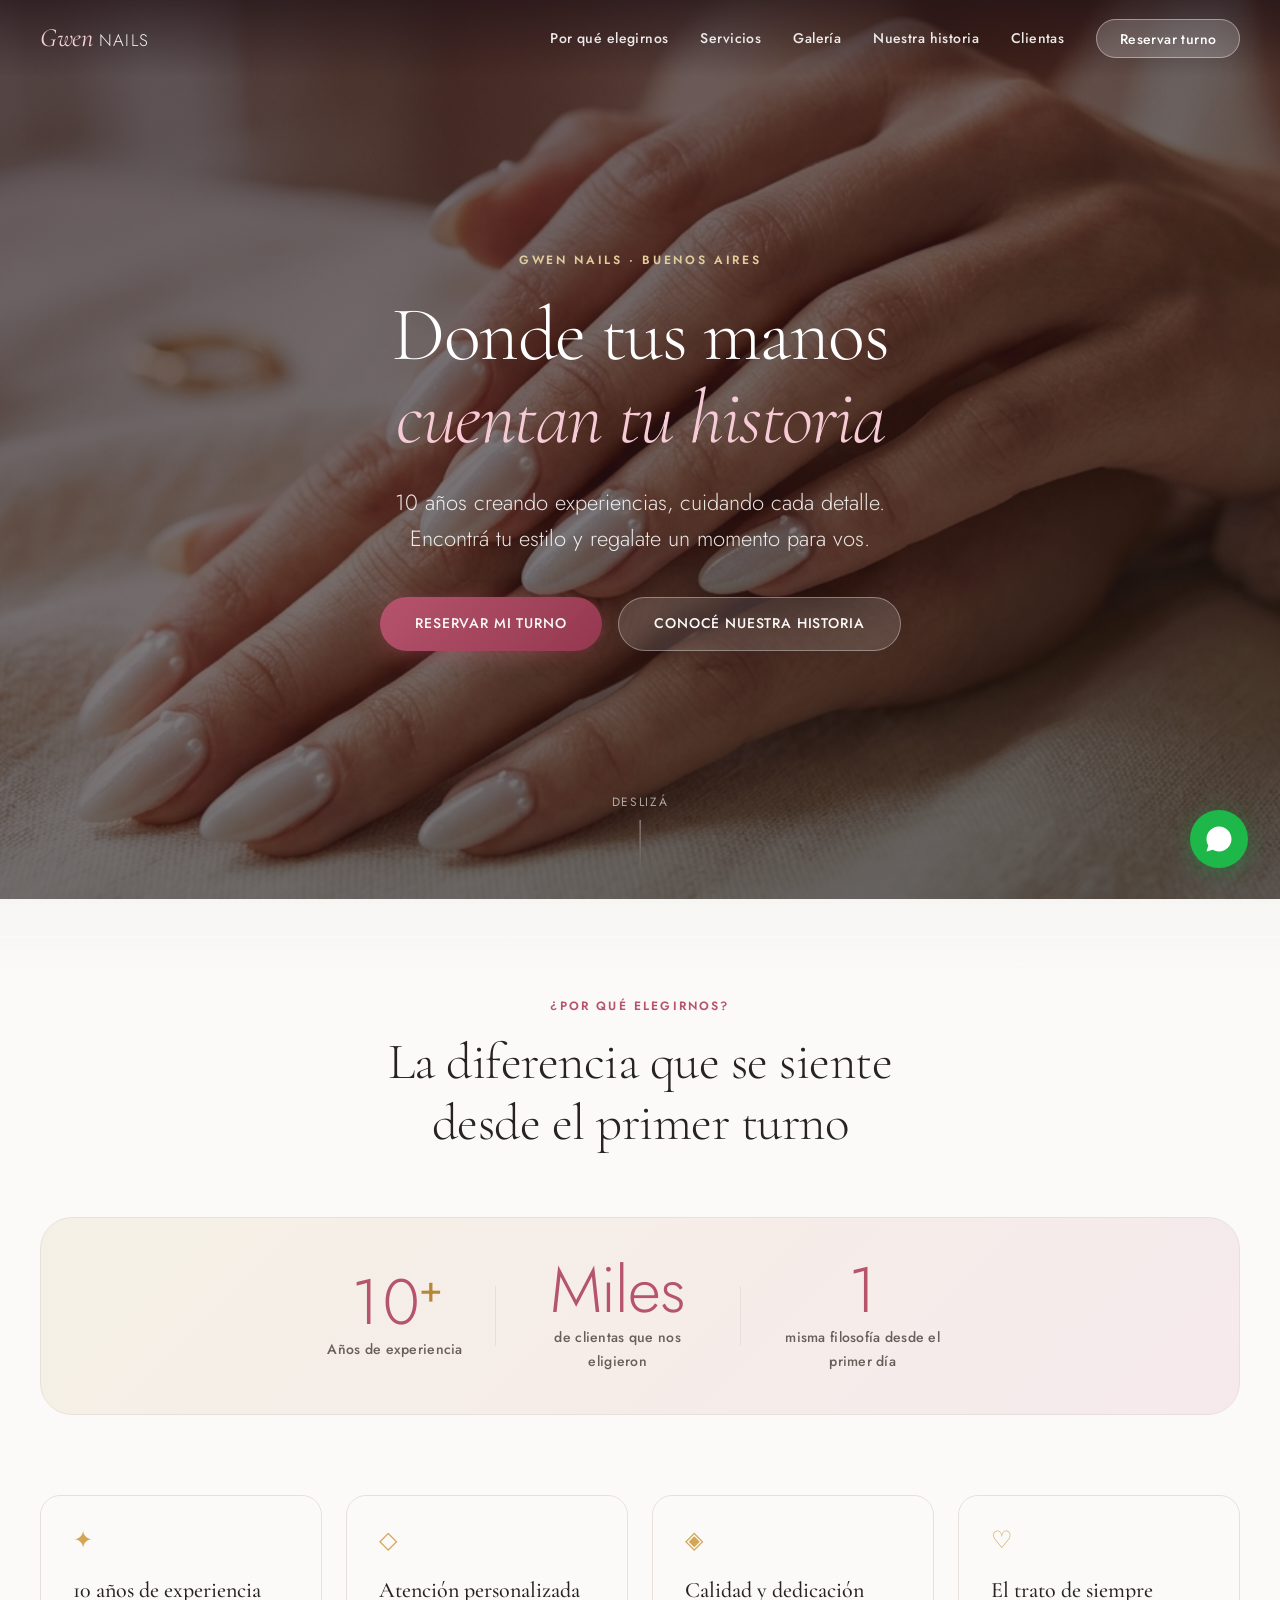
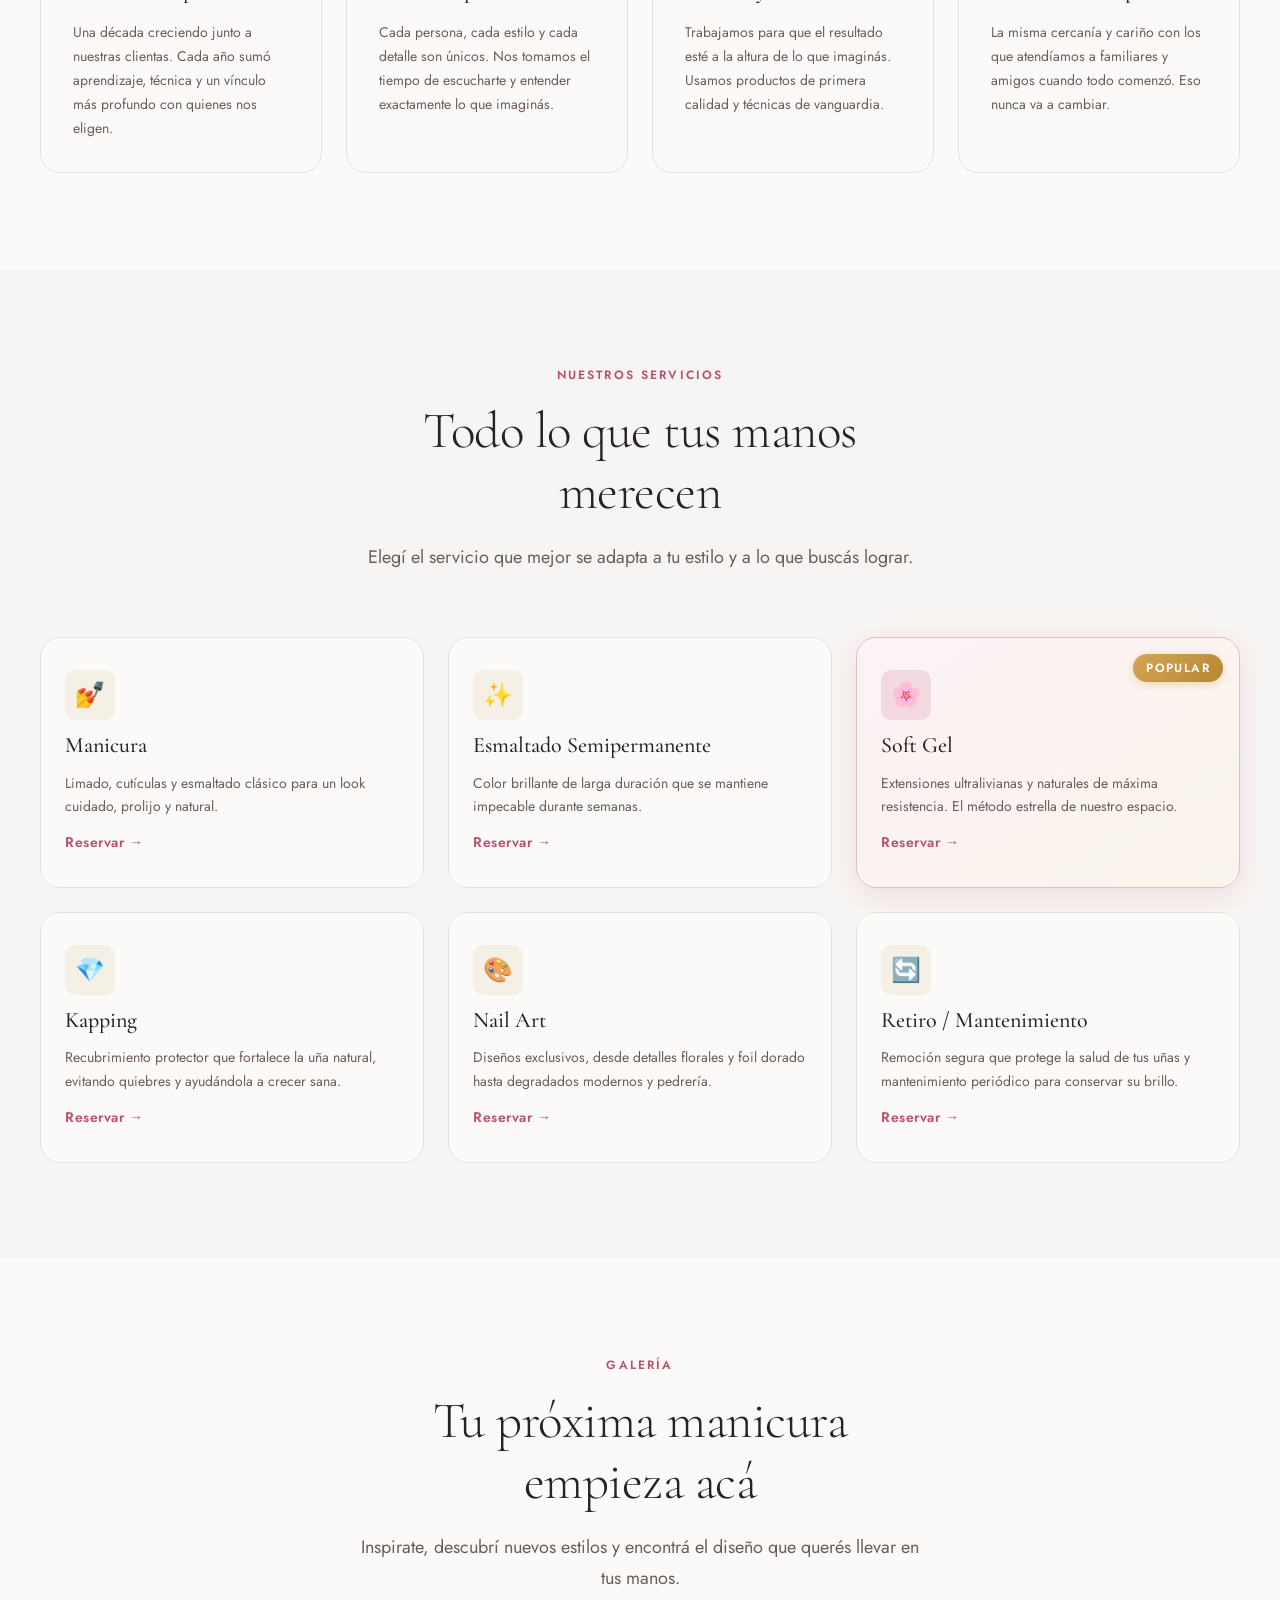
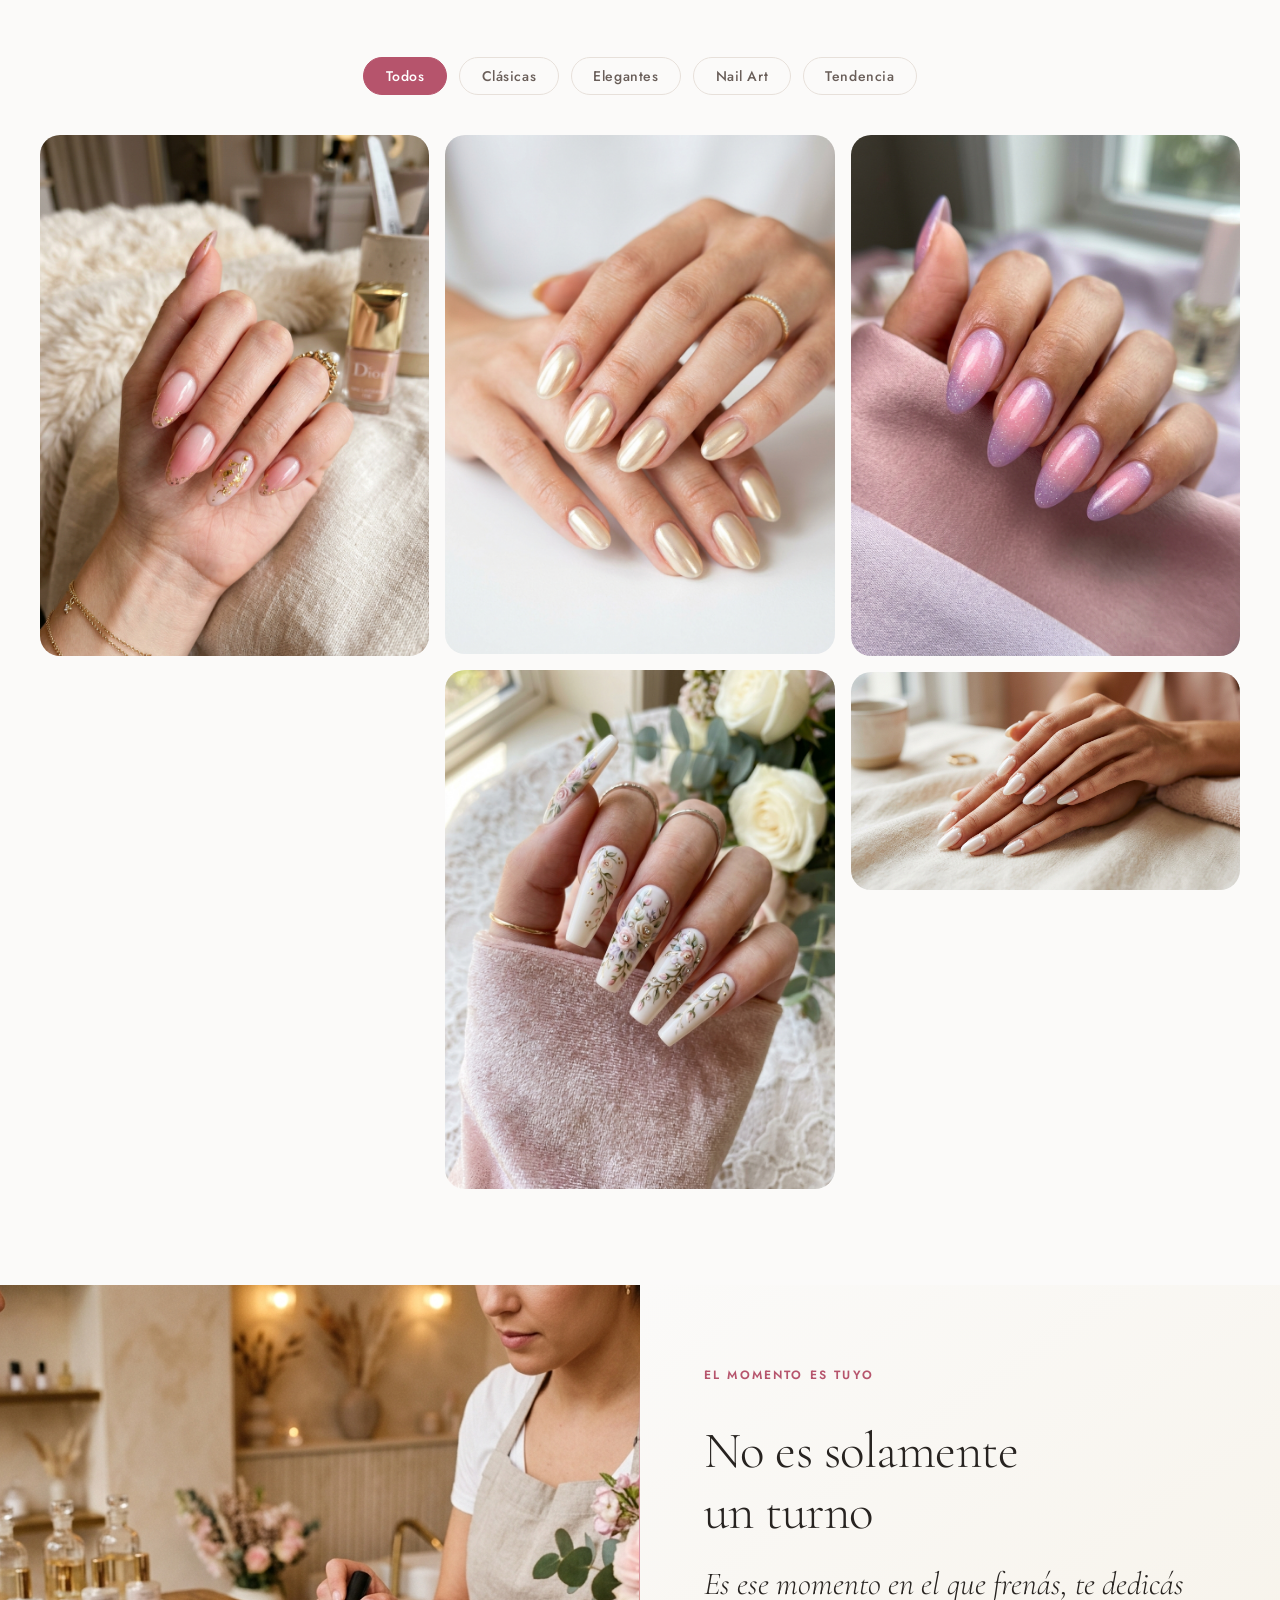
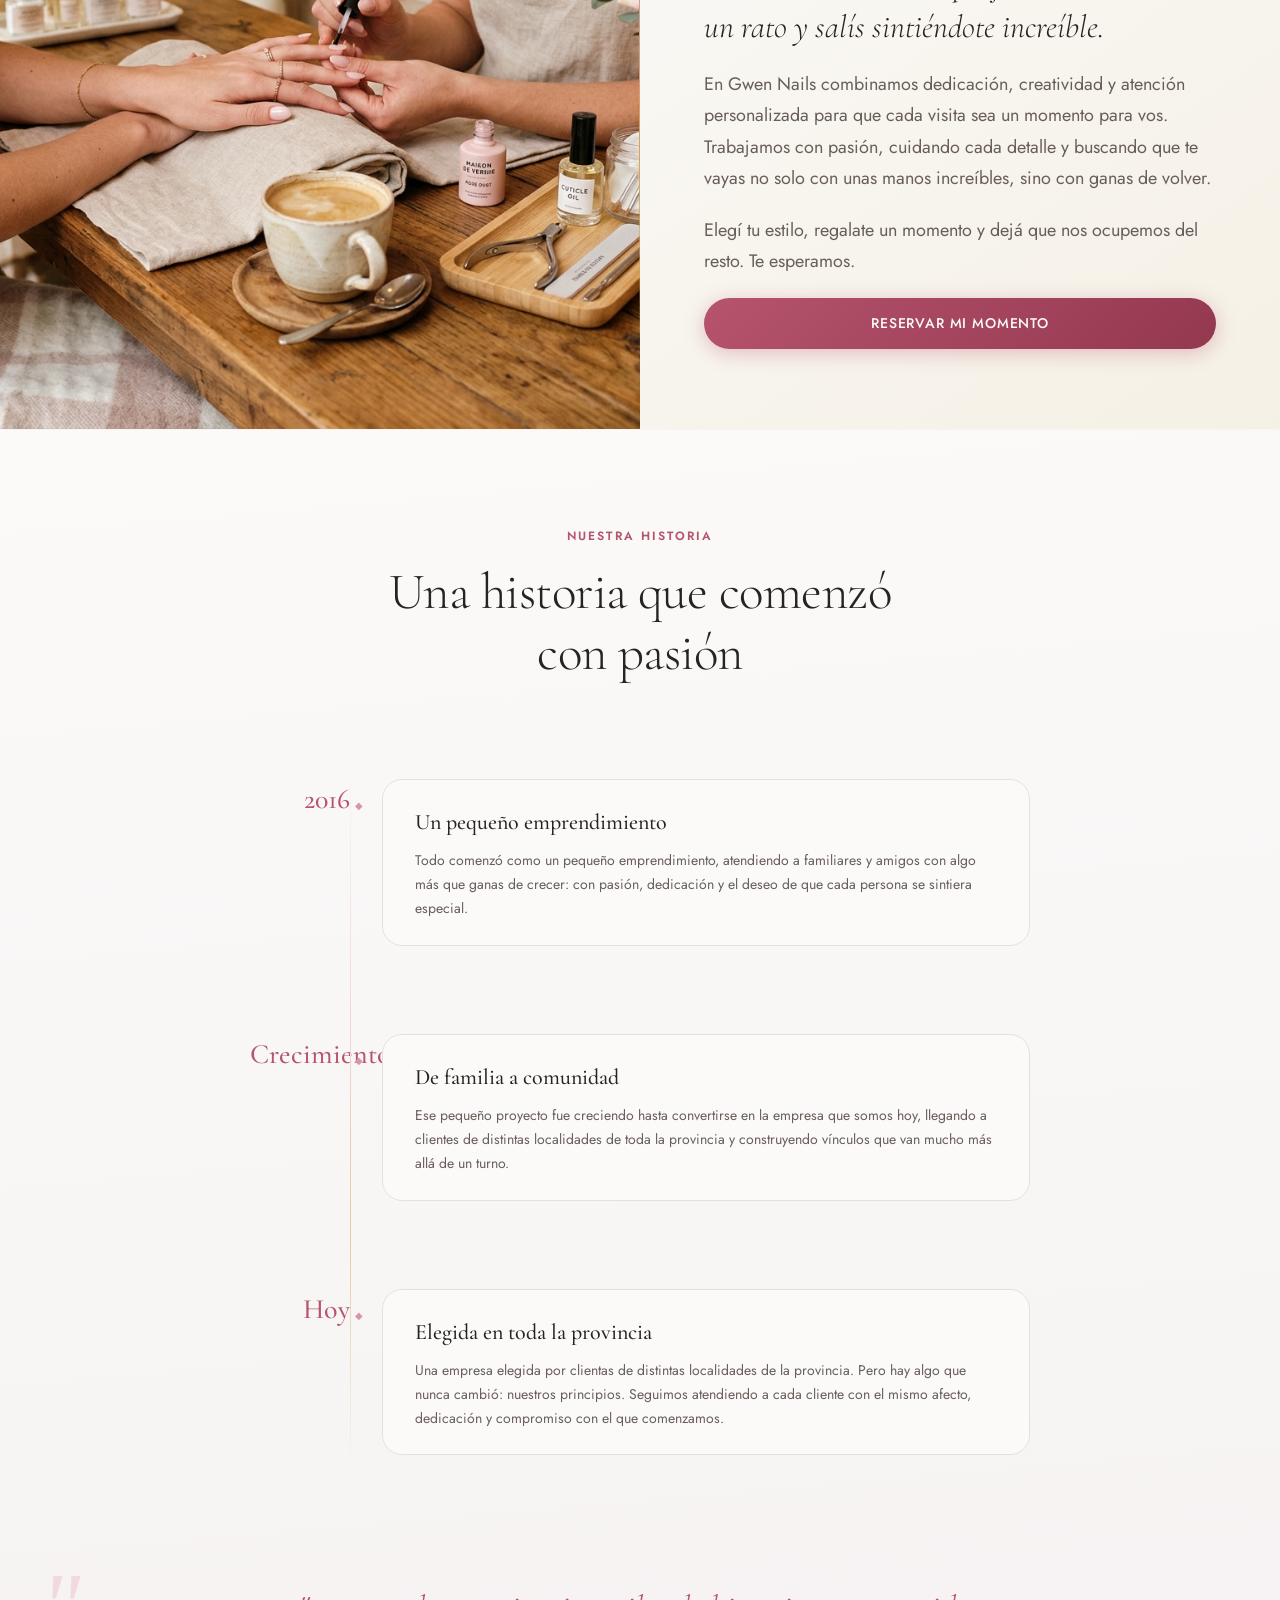
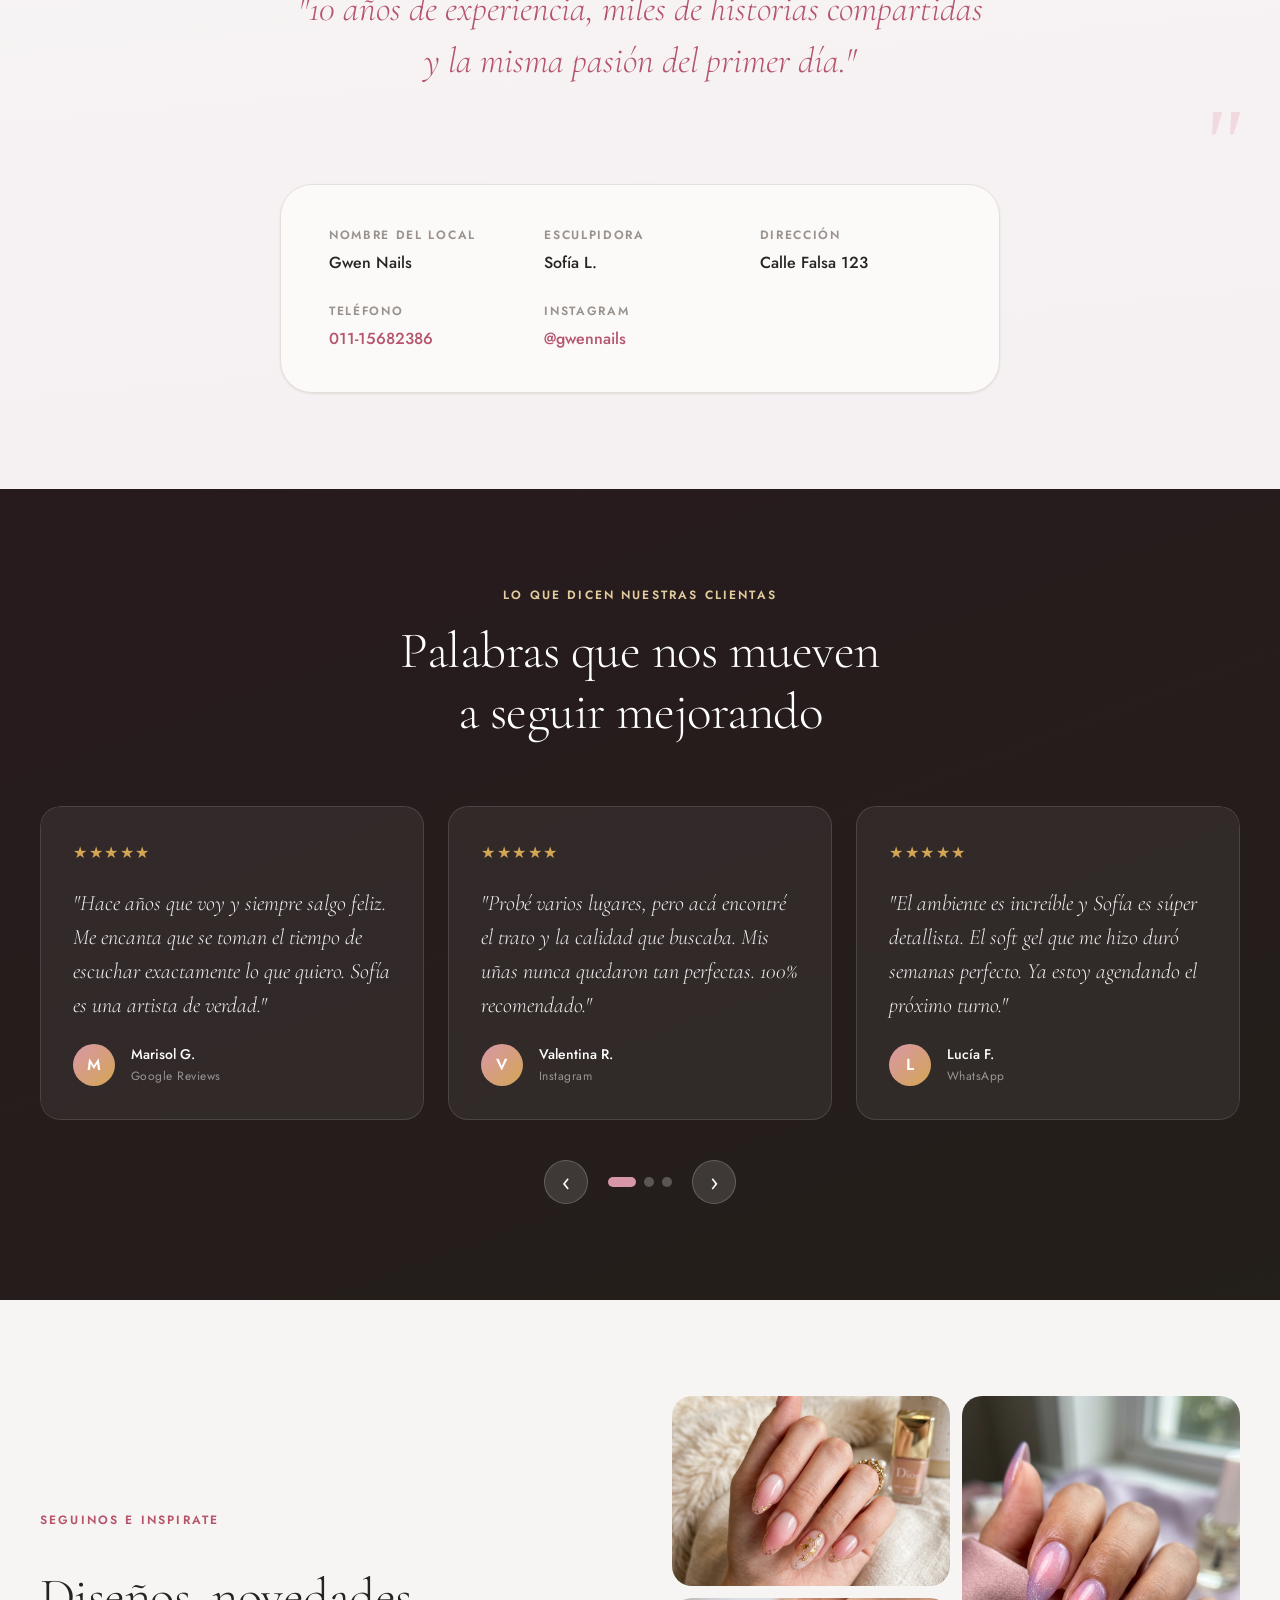
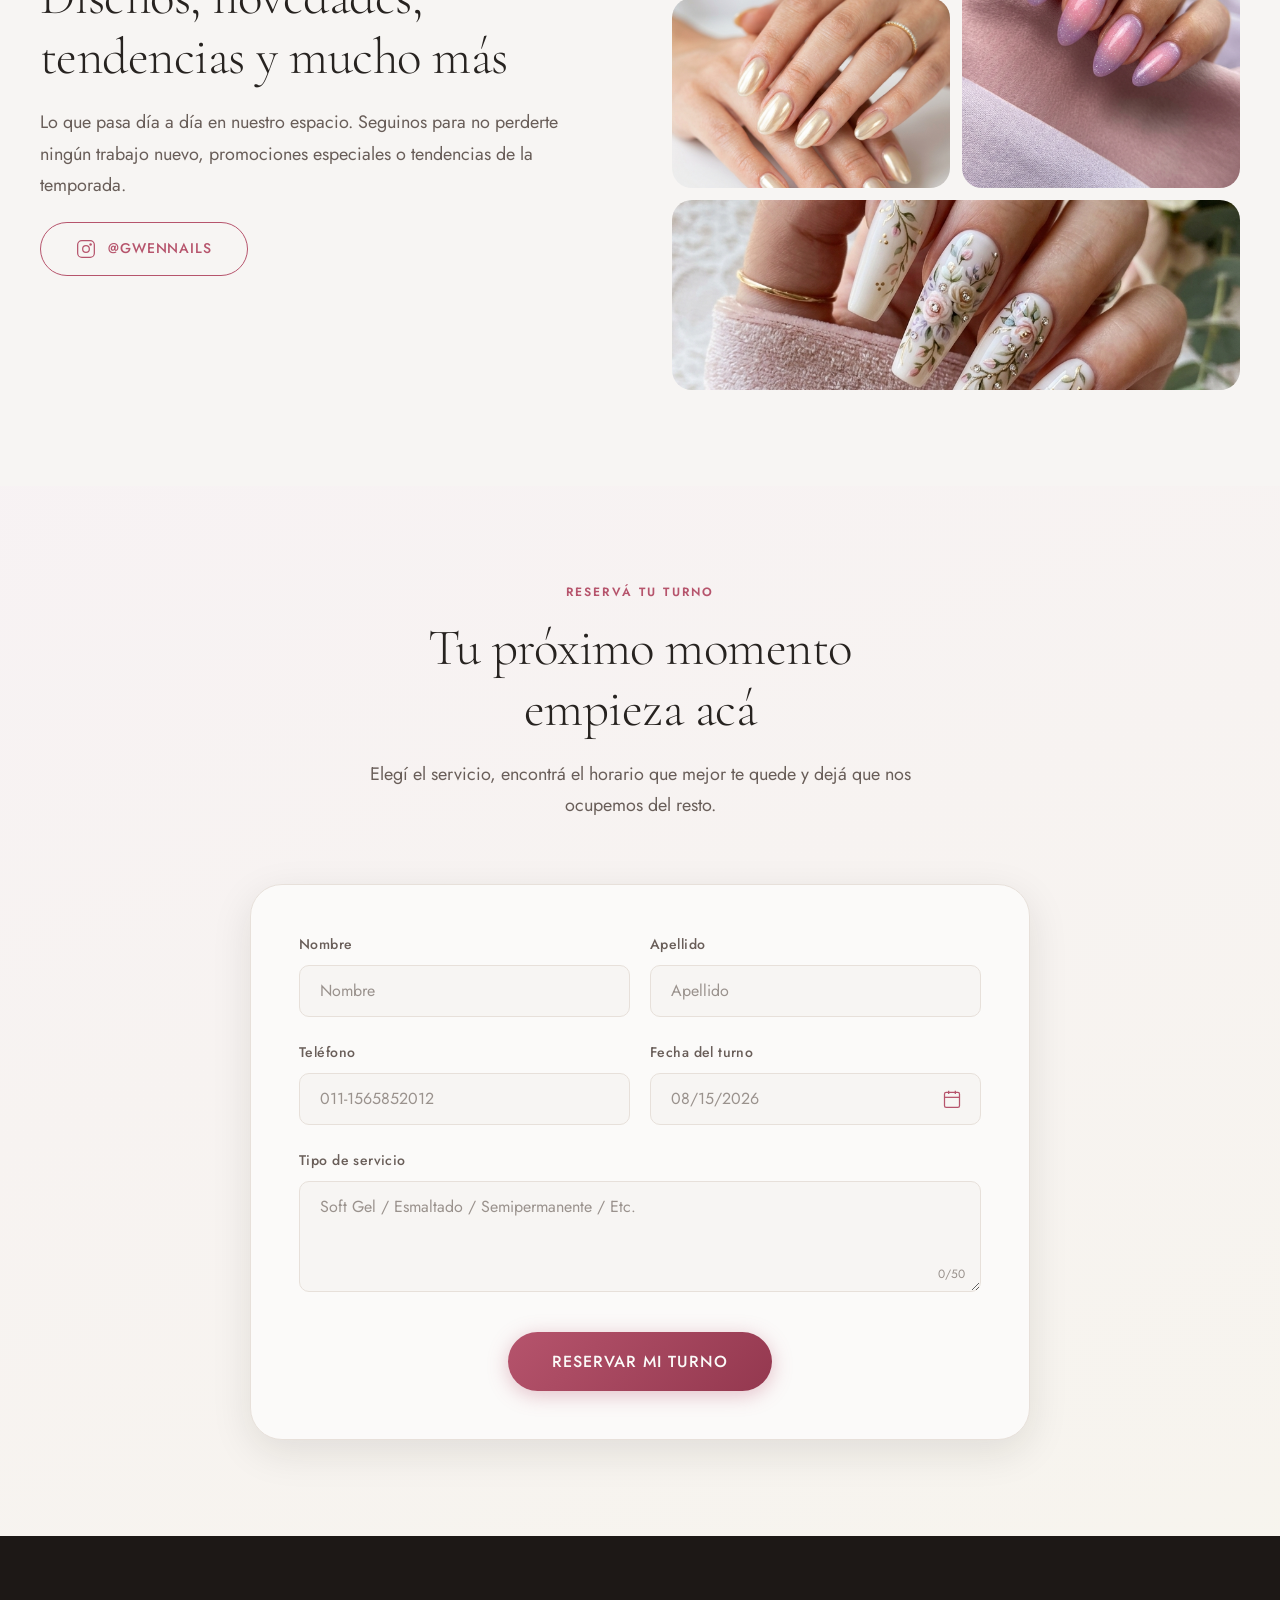
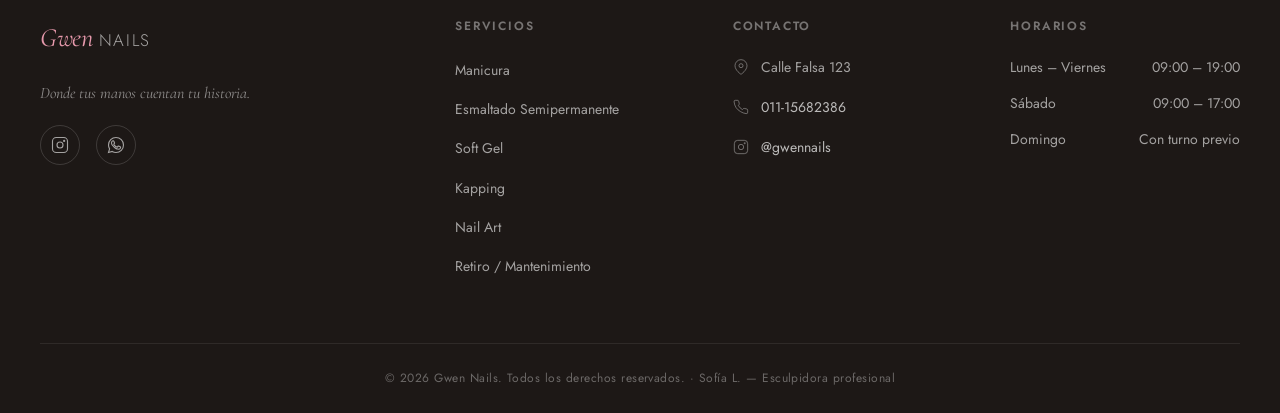
==== index.html @ 1b502e46 "fix & refactor: mejoras de navegabilidad movil, carrusel horizontal, contraste de servicio popular y" ====
<!DOCTYPE html>
<html lang="es">
<head>
  <meta charset="UTF-8" />
  <meta name="viewport" content="width=device-width, initial-scale=1.0" />
  <title>Gwen Nails — Donde tus manos cuentan tu historia</title>
  <meta name="description" content="Gwen Nails — Manicura profesional con 10 años de experiencia. Soft Gel, Esmaltado Semipermanente, Kapping, Nail Art y más. Reservá tu turno online en Calle Falsa 123." />
  <meta name="theme-color" content="#b65d75" />
  <meta property="og:title" content="Gwen Nails — Donde tus manos cuentan tu historia" />
  <meta property="og:description" content="10 años creando experiencias, cuidando cada detalle. Encontrá tu estilo y regalate un momento para vos." />
  <meta property="og:type" content="website" />
  
  <!-- Tipografías de Google Fonts -->
  <link rel="preconnect" href="https://fonts.googleapis.com" />
  <link rel="preconnect" href="https://fonts.gstatic.com" crossorigin />
  <link href="https://fonts.googleapis.com/css2?family=Cormorant+Garamond:ital,wght@0,300;0,400;0,500;0,600;0,700;1,300;1,400;1,500&family=Jost:wght@300;400;500;600;700&display=swap" rel="stylesheet" />
  
  <link rel="stylesheet" href="style.css" />
</head>
<body>

  <!-- =========================================
       NAVEGACIÓN PRINCIPAL
  ========================================== -->
  <header class="site-header" id="site-header">
    <nav class="nav-container" aria-label="Navegación principal">
      <a href="#hero" class="nav-logo" aria-label="Gwen Nails Inicio">
        <span class="logo-gwen">Gwen</span>
        <span class="logo-nails">Nails</span>
      </a>
      
      <ul class="nav-links" id="nav-links">
        <li><a href="#por-que-elegirnos">Por qué elegirnos</a></li>
        <li><a href="#servicios">Servicios</a></li>
        <li><a href="#galeria">Galería</a></li>
        <li><a href="#historia">Nuestra historia</a></li>
        <li><a href="#testimonios">Clientas</a></li>
        <li><a href="#turnos" class="nav-cta">Reservar turno</a></li>
      </ul>

      <button class="nav-hamburger" id="nav-hamburger" aria-label="Abrir menú de navegación" aria-expanded="false" aria-controls="nav-links">
        <span></span>
        <span></span>
        <span></span>
      </button>
    </nav>
  </header>

  <main>
    <!-- =========================================
         01 — HERO / PORTADA
    ========================================== -->
    <section class="hero" id="hero">
      <div class="hero-parallax" id="hero-parallax">
        <img 
          src="assets/hero-bg.jpg" 
          alt="Manos elegantes con manicura soft gel nácar en Gwen Nails" 
          class="hero-img" 
          fetchpriority="high" 
        />
        <div class="hero-overlay"></div>
      </div>

      <div class="hero-content" id="hero-content">
        <p class="hero-eyebrow reveal-up">Gwen Nails · Buenos Aires</p>
        <h1 class="hero-title reveal-up delay-1">
          Donde tus manos<br />
          <em>cuentan tu historia</em>
        </h1>
        <p class="hero-subtitle reveal-up delay-2">
          10 años creando experiencias, cuidando cada detalle.<br />
          Encontrá tu estilo y regalate un momento para vos.
        </p>
        <div class="hero-actions reveal-up delay-3">
          <a href="#turnos" class="btn btn-primary">Reservar mi turno</a>
          <a href="#historia" class="btn btn-ghost">Conocé nuestra historia</a>
        </div>
      </div>

      <div class="hero-scroll-indicator" id="hero-scroll">
        <span>Deslizá</span>
        <div class="scroll-line"></div>
      </div>
    </section>

    <!-- =========================================
         02 — ¿POR QUÉ ELEGIRNOS?
    ========================================== -->
    <section class="section why-us" id="por-que-elegirnos">
      <div class="container">
        <div class="section-header reveal-up">
          <p class="section-label">¿Por qué elegirnos?</p>
          <h2 class="section-title">La diferencia que se siente<br />desde el primer turno</h2>
        </div>

        <!-- Estadísticas clave -->
        <div class="stats-row reveal-up delay-1">
          <div class="stat-item">
            <span class="stat-number">10<span class="stat-plus">+</span></span>
            <span class="stat-label">Años de experiencia</span>
          </div>
          <div class="stat-divider"></div>
          <div class="stat-item">
            <span class="stat-number">Miles</span>
            <span class="stat-label">de clientas que nos eligieron</span>
          </div>
          <div class="stat-divider"></div>
          <div class="stat-item">
            <span class="stat-number">1</span>
            <span class="stat-label">misma filosofía desde el primer día</span>
          </div>
        </div>

        <!-- 4 Diferenciales -->
        <div class="features-grid reveal-up delay-2">
          <div class="feature-card">
            <div class="feature-icon" aria-hidden="true">✦</div>
            <h3>10 años de experiencia</h3>
            <p>Una década creciendo junto a nuestras clientas. Cada año sumó aprendizaje, técnica y un vínculo más profundo con quienes nos eligen.</p>
          </div>
          <div class="feature-card">
            <div class="feature-icon" aria-hidden="true">◇</div>
            <h3>Atención personalizada</h3>
            <p>Cada persona, cada estilo y cada detalle son únicos. Nos tomamos el tiempo de escucharte y entender exactamente lo que imaginás.</p>
          </div>
          <div class="feature-card">
            <div class="feature-icon" aria-hidden="true">◈</div>
            <h3>Calidad y dedicación</h3>
            <p>Trabajamos para que el resultado esté a la altura de lo que imaginás. Usamos productos de primera calidad y técnicas de vanguardia.</p>
          </div>
          <div class="feature-card">
            <div class="feature-icon" aria-hidden="true">♡</div>
            <h3>El trato de siempre</h3>
            <p>La misma cercanía y cariño con los que atendíamos a familiares y amigos cuando todo comenzó. Eso nunca va a cambiar.</p>
          </div>
        </div>
      </div>
    </section>

    <!-- =========================================
         03 — NUESTROS SERVICIOS
    ========================================== -->
    <section class="section services" id="servicios">
      <div class="container">
        <div class="section-header reveal-up">
          <p class="section-label">Nuestros servicios</p>
          <h2 class="section-title">Todo lo que tus manos<br />merecen</h2>
          <p class="section-intro">Elegí el servicio que mejor se adapta a tu estilo y a lo que buscás lograr.</p>
        </div>

        <div class="services-grid reveal-up delay-1">
          <div class="service-card" data-service="manicura">
            <div class="service-icon-wrap">
              <span class="service-emoji" aria-hidden="true">💅</span>
            </div>
            <h3>Manicura</h3>
            <p>Limado, cutículas y esmaltado clásico para un look cuidado, prolijo y natural.</p>
            <a href="#turnos" class="service-link">Reservar →</a>
          </div>

          <div class="service-card" data-service="semipermanente">
            <div class="service-icon-wrap">
              <span class="service-emoji" aria-hidden="true">✨</span>
            </div>
            <h3>Esmaltado Semipermanente</h3>
            <p>Color brillante de larga duración que se mantiene impecable durante semanas.</p>
            <a href="#turnos" class="service-link">Reservar →</a>
          </div>

          <div class="service-card service-card--featured" data-service="softgel">
            <div class="service-badge">Popular</div>
            <div class="service-icon-wrap">
              <span class="service-emoji" aria-hidden="true">🌸</span>
            </div>
            <h3>Soft Gel</h3>
            <p>Extensiones ultralivianas y naturales de máxima resistencia. El método estrella de nuestro espacio.</p>
            <a href="#turnos" class="service-link">Reservar →</a>
          </div>

          <div class="service-card" data-service="kapping">
            <div class="service-icon-wrap">
              <span class="service-emoji" aria-hidden="true">💎</span>
            </div>
            <h3>Kapping</h3>
            <p>Recubrimiento protector que fortalece la uña natural, evitando quiebres y ayudándola a crecer sana.</p>
            <a href="#turnos" class="service-link">Reservar →</a>
          </div>

          <div class="service-card" data-service="nailart">
            <div class="service-icon-wrap">
              <span class="service-emoji" aria-hidden="true">🎨</span>
            </div>
            <h3>Nail Art</h3>
            <p>Diseños exclusivos, desde detalles florales y foil dorado hasta degradados modernos y pedrería.</p>
            <a href="#turnos" class="service-link">Reservar →</a>
          </div>

          <div class="service-card" data-service="mantenimiento">
            <div class="service-icon-wrap">
              <span class="service-emoji" aria-hidden="true">🔄</span>
            </div>
            <h3>Retiro / Mantenimiento</h3>
            <p>Remoción segura que protege la salud de tus uñas y mantenimiento periódico para conservar su brillo.</p>
            <a href="#turnos" class="service-link">Reservar →</a>
          </div>
        </div>
      </div>
    </section>

    <!-- =========================================
         04 — GALERÍA / INSPÍRATE
    ========================================== -->
    <section class="section gallery" id="galeria">
      <div class="container">
        <div class="section-header reveal-up">
          <p class="section-label">Galería</p>
          <h2 class="section-title">Tu próxima manicura<br />empieza acá</h2>
          <p class="section-intro">Inspirate, descubrí nuevos estilos y encontrá el diseño que querés llevar en tus manos.</p>
        </div>

        <div class="gallery-filters reveal-up delay-1" role="tablist" aria-label="Filtros de galería">
          <button class="filter-btn active" data-filter="all" role="tab" aria-selected="true">Todos</button>
          <button class="filter-btn" data-filter="clasicas" role="tab" aria-selected="false">Clásicas</button>
          <button class="filter-btn" data-filter="elegantes" role="tab" aria-selected="false">Elegantes</button>
          <button class="filter-btn" data-filter="nailart" role="tab" aria-selected="false">Nail Art</button>
          <button class="filter-btn" data-filter="tendencia" role="tab" aria-selected="false">Tendencia</button>
        </div>

        <div class="gallery-masonry reveal-up delay-2">
          <div class="gallery-item" data-category="elegantes">
            <img src="assets/gallery-1.jpg" alt="Manicura soft gel en rosa con foil dorado" loading="lazy" />
            <div class="gallery-item-overlay">
              <span>Soft Gel · Rosa & Oro</span>
            </div>
          </div>
          <div class="gallery-item gallery-item--tall" data-category="tendencia">
            <img src="assets/gallery-2.jpg" alt="Vanilla chrome nails con brillo nacarado" loading="lazy" />
            <div class="gallery-item-overlay">
              <span>Vanilla Chrome</span>
            </div>
          </div>
          <div class="gallery-item gallery-item--tall" data-category="nailart">
            <img src="assets/gallery-3.jpg" alt="Nail art floral con rosas pintadas a mano" loading="lazy" />
            <div class="gallery-item-overlay">
              <span>Nail Art · Floral</span>
            </div>
          </div>
          <div class="gallery-item" data-category="tendencia">
            <img src="assets/gallery-4.jpg" alt="Aura nails en degradé lila y rosa con microbrillos" loading="lazy" />
            <div class="gallery-item-overlay">
              <span>Aura Nails</span>
            </div>
          </div>
          <div class="gallery-item" data-category="clasicas">
            <img src="assets/hero-bg.jpg" alt="Soft gel blanco nácar con apliques sutiles" loading="lazy" />
            <div class="gallery-item-overlay">
              <span>Soft Gel · Nacarado</span>
            </div>
          </div>
        </div>
      </div>
    </section>

    <!-- =========================================
         05 — EL MOMENTO ES TUYO (EXPERIENCIA)
    ========================================== -->
    <section class="section experience" id="experiencia">
      <div class="experience-inner">
        <div class="experience-image reveal-left">
          <img src="assets/experience.jpg" alt="Sesión de manicura relajante con café y flores en Gwen Nails" loading="lazy" />
          <div class="experience-image-accent"></div>
        </div>
        <div class="experience-content reveal-right">
          <p class="section-label">El momento es tuyo</p>
          <h2 class="section-title">No es solamente<br />un turno</h2>
          <p class="experience-text">Es ese momento en el que frenás, te dedicás un rato y salís sintiéndote increíble.</p>
          <p class="experience-body">
            En Gwen Nails combinamos dedicación, creatividad y atención personalizada para que cada visita sea un momento para vos. Trabajamos con pasión, cuidando cada detalle y buscando que te vayas no solo con unas manos increíbles, sino con ganas de volver.
          </p>
          <p class="experience-body">
            Elegí tu estilo, regalate un momento y dejá que nos ocupemos del resto. Te esperamos.
          </p>
          <a href="#turnos" class="btn btn-primary">Reservar mi momento</a>
        </div>
      </div>
    </section>

    <!-- =========================================
         06 — NUESTRA HISTORIA & SOBRE NOSOTROS
    ========================================== -->
    <section class="section historia" id="historia">
      <div class="container">
        <div class="section-header reveal-up">
          <p class="section-label">Nuestra historia</p>
          <h2 class="section-title">Una historia que comenzó<br />con pasión</h2>
        </div>

        <div class="timeline reveal-up delay-1">
          <div class="timeline-item">
            <div class="timeline-year">2016</div>
            <div class="timeline-content">
              <h3>Un pequeño emprendimiento</h3>
              <p>Todo comenzó como un pequeño emprendimiento, atendiendo a familiares y amigos con algo más que ganas de crecer: con pasión, dedicación y el deseo de que cada persona se sintiera especial.</p>
            </div>
          </div>
          
          <div class="timeline-connector" aria-hidden="true"><div class="connector-line"></div></div>
          
          <div class="timeline-item timeline-item--right">
            <div class="timeline-year">Crecimiento</div>
            <div class="timeline-content">
              <h3>De familia a comunidad</h3>
              <p>Ese pequeño proyecto fue creciendo hasta convertirse en la empresa que somos hoy, llegando a clientes de distintas localidades de toda la provincia y construyendo vínculos que van mucho más allá de un turno.</p>
            </div>
          </div>
          
          <div class="timeline-connector" aria-hidden="true"><div class="connector-line"></div></div>
          
          <div class="timeline-item">
            <div class="timeline-year">Hoy</div>
            <div class="timeline-content">
              <h3>Elegida en toda la provincia</h3>
              <p>Una empresa elegida por clientas de distintas localidades de la provincia. Pero hay algo que nunca cambió: nuestros principios. Seguimos atendiendo a cada cliente con el mismo afecto, dedicación y compromiso con el que comenzamos.</p>
            </div>
          </div>
        </div>

        <div class="historia-quote reveal-up delay-2">
          <blockquote>
            "10 años de experiencia, miles de historias compartidas<br />y la misma pasión del primer día."
          </blockquote>
        </div>

        <!-- Módulo Sobre nosotros -->
        <div class="about-card reveal-up delay-3">
          <div class="about-info">
            <div class="about-detail">
              <span class="about-label">Nombre del local</span>
              <span class="about-value">Gwen Nails</span>
            </div>
            <div class="about-detail">
              <span class="about-label">Esculpidora</span>
              <span class="about-value">Sofía L.</span>
            </div>
            <div class="about-detail">
              <span class="about-label">Dirección</span>
              <span class="about-value">Calle Falsa 123</span>
            </div>
            <div class="about-detail">
              <span class="about-label">Teléfono</span>
              <a href="tel:01115682386" class="about-value about-link">011-15682386</a>
            </div>
            <div class="about-detail">
              <span class="about-label">Instagram</span>
              <a href="https://instagram.com/gwennails" target="_blank" rel="noopener" class="about-value about-link">@gwennails</a>
            </div>
          </div>
        </div>
      </div>
    </section>

    <!-- =========================================
         07 — OPINIONES DE NUESTRAS CLIENTAS
    ========================================== -->
    <section class="section testimonios" id="testimonios">
      <div class="container">
        <div class="section-header reveal-up">
          <p class="section-label">Lo que dicen nuestras clientas</p>
          <h2 class="section-title">Palabras que nos mueven<br />a seguir mejorando</h2>
        </div>

        <div class="testimonios-carousel reveal-up delay-1" id="testimonios-carousel">
          <div class="testimonios-track-wrap">
            <div class="testimonios-track" id="testimonios-track">

              <div class="testimonio-card">
                <div class="testimonio-stars" aria-label="5 estrellas">★★★★★</div>
                <p class="testimonio-text">"Hace años que voy y siempre salgo feliz. Me encanta que se toman el tiempo de escuchar exactamente lo que quiero. Sofía es una artista de verdad."</p>
                <div class="testimonio-author">
                  <div class="testimonio-avatar" aria-hidden="true">M</div>
                  <div>
                    <span class="testimonio-name">Marisol G.</span>
                    <span class="testimonio-source">Google Reviews</span>
                  </div>
                </div>
              </div>

              <div class="testimonio-card">
                <div class="testimonio-stars" aria-label="5 estrellas">★★★★★</div>
                <p class="testimonio-text">"Probé varios lugares, pero acá encontré el trato y la calidad que buscaba. Mis uñas nunca quedaron tan perfectas. 100% recomendado."</p>
                <div class="testimonio-author">
                  <div class="testimonio-avatar" aria-hidden="true">V</div>
                  <div>
                    <span class="testimonio-name">Valentina R.</span>
                    <span class="testimonio-source">Instagram</span>
                  </div>
                </div>
              </div>

              <div class="testimonio-card">
                <div class="testimonio-stars" aria-label="5 estrellas">★★★★★</div>
                <p class="testimonio-text">"El ambiente es increíble y Sofía es súper detallista. El soft gel que me hizo duró semanas perfecto. Ya estoy agendando el próximo turno."</p>
                <div class="testimonio-author">
                  <div class="testimonio-avatar" aria-hidden="true">L</div>
                  <div>
                    <span class="testimonio-name">Lucía F.</span>
                    <span class="testimonio-source">WhatsApp</span>
                  </div>
                </div>
              </div>

              <div class="testimonio-card">
                <div class="testimonio-stars" aria-label="5 estrellas">★★★★★</div>
                <p class="testimonio-text">"Me trató como si me conociera de toda la vida. Se nota que ama lo que hace. Mis manos nunca se vieron tan bien. ¡Las recomiendo a todas!"</p>
                <div class="testimonio-author">
                  <div class="testimonio-avatar" aria-hidden="true">C</div>
                  <div>
                    <span class="testimonio-name">Carolina M.</span>
                    <span class="testimonio-source">Facebook</span>
                  </div>
                </div>
              </div>

              <div class="testimonio-card">
                <div class="testimonio-stars" aria-label="5 estrellas">★★★★★</div>
                <p class="testimonio-text">"Fui por primera vez y quedé enamorada del resultado. El nail art que me hizo fue exactamente lo que imaginaba. Ya soy clienta fija para siempre."</p>
                <div class="testimonio-author">
                  <div class="testimonio-avatar" aria-hidden="true">A</div>
                  <div>
                    <span class="testimonio-name">Agustina T.</span>
                    <span class="testimonio-source">Google Reviews</span>
                  </div>
                </div>
              </div>

            </div>
          </div>

          <div class="carousel-controls">
            <button class="carousel-btn" id="carousel-prev" aria-label="Testimonio anterior">‹</button>
            <div class="carousel-dots" id="carousel-dots" role="tablist" aria-label="Selector de testimonio"></div>
            <button class="carousel-btn" id="carousel-next" aria-label="Siguiente testimonio">›</button>
          </div>
        </div>
      </div>
    </section>

    <!-- =========================================
         08 — INSTAGRAM & REDES SOCIALES
    ========================================== -->
    <section class="section instagram" id="instagram">
      <div class="container">
        <div class="instagram-inner reveal-up">
          <div class="instagram-text">
            <p class="section-label">Seguinos e inspirate</p>
            <h2 class="section-title">Diseños, novedades,<br />tendencias y mucho más</h2>
            <p class="instagram-desc">Lo que pasa día a día en nuestro espacio. Seguinos para no perderte ningún trabajo nuevo, promociones especiales o tendencias de la temporada.</p>
            <a href="https://instagram.com/gwennails" target="_blank" rel="noopener" class="btn btn-outline instagram-btn" id="instagram-cta">
              <svg class="instagram-icon" viewBox="0 0 24 24" fill="none" stroke="currentColor" stroke-width="1.5" aria-hidden="true">
                <rect x="2" y="2" width="20" height="20" rx="5" ry="5"/>
                <circle cx="12" cy="12" r="4"/>
                <circle cx="17.5" cy="6.5" r="1.5" fill="currentColor" stroke="none"/>
              </svg>
              @gwennails
            </a>
          </div>
          <div class="instagram-grid">
            <div class="insta-tile insta-tile--1" tabindex="0" role="link" aria-label="Ver diseño en Instagram">
              <img src="assets/gallery-1.jpg" alt="Diseño en Instagram Gwen Nails" loading="lazy" />
              <div class="insta-hover">Ver en Instagram</div>
            </div>
            <div class="insta-tile insta-tile--2" tabindex="0" role="link" aria-label="Ver diseño en Instagram">
              <img src="assets/gallery-4.jpg" alt="Diseño en Instagram Gwen Nails" loading="lazy" />
              <div class="insta-hover">Ver en Instagram</div>
            </div>
            <div class="insta-tile insta-tile--3" tabindex="0" role="link" aria-label="Ver diseño en Instagram">
              <img src="assets/gallery-2.jpg" alt="Diseño en Instagram Gwen Nails" loading="lazy" />
              <div class="insta-hover">Ver en Instagram</div>
            </div>
            <div class="insta-tile insta-tile--4" tabindex="0" role="link" aria-label="Ver diseño en Instagram">
              <img src="assets/gallery-3.jpg" alt="Diseño en Instagram Gwen Nails" loading="lazy" />
              <div class="insta-hover">Ver en Instagram</div>
            </div>
          </div>
        </div>
      </div>
    </section>

    <!-- =========================================
         09 — RESERVAR TURNO (CTA FINAL)
    ========================================== -->
    <section class="section turnos" id="turnos">
      <div class="container">
        <div class="section-header reveal-up">
          <p class="section-label">Reservá tu turno</p>
          <h2 class="section-title">Tu próximo momento<br />empieza acá</h2>
          <p class="section-intro">Elegí el servicio, encontrá el horario que mejor te quede y dejá que nos ocupemos del resto.</p>
        </div>

        <form class="booking-form reveal-up delay-1" id="booking-form" novalidate>
          <div class="form-row">
            <div class="form-group">
              <label for="nombre" class="form-label">Nombre</label>
              <input
                type="text"
                id="nombre"
                name="nombre"
                class="form-input"
                placeholder="Nombre"
                autocomplete="given-name"
                required
                minlength="2"
                maxlength="60"
              />
              <span class="form-error" id="error-nombre"></span>
            </div>

            <div class="form-group">
              <label for="apellido" class="form-label">Apellido</label>
              <input
                type="text"
                id="apellido"
                name="apellido"
                class="form-input"
                placeholder="Apellido"
                autocomplete="family-name"
                required
                minlength="2"
                maxlength="60"
              />
              <span class="form-error" id="error-apellido"></span>
            </div>
          </div>

          <div class="form-row">
            <div class="form-group">
              <label for="telefono" class="form-label">Teléfono</label>
              <input
                type="tel"
                id="telefono"
                name="telefono"
                class="form-input"
                placeholder="011-1565852012"
                autocomplete="tel"
                required
                pattern="[0-9\-\+\s]{7,20}"
              />
              <span class="form-error" id="error-telefono"></span>
            </div>

            <div class="form-group">
              <label for="fecha-display" class="form-label">Fecha del turno</label>
              <div class="date-picker-wrap">
                <input
                  type="text"
                  id="fecha-display"
                  name="fecha-display"
                  class="form-input date-display"
                  placeholder="08/15/2026"
                  readonly
                  required
                  aria-haspopup="dialog"
                  aria-expanded="false"
                />
                <button type="button" class="date-picker-btn" id="date-picker-btn" aria-label="Abrir selector de fecha y horario">
                  <svg viewBox="0 0 24 24" fill="none" stroke="currentColor" stroke-width="1.5" aria-hidden="true">
                    <rect x="3" y="4" width="18" height="18" rx="2"/>
                    <line x1="3" y1="10" x2="21" y2="10"/>
                    <line x1="8" y1="2" x2="8" y2="6"/>
                    <line x1="16" y1="2" x2="16" y2="6"/>
                  </svg>
                </button>
                <input type="hidden" id="fecha-value" name="fecha" />
                <span class="form-error" id="error-fecha"></span>

                <!-- Popup interactivo de Calendario y Horarios -->
                <div class="calendar-popup" id="calendar-popup" role="dialog" aria-label="Calendario de turnos" hidden>
                  <div class="calendar-header">
                    <button type="button" class="cal-nav-btn" id="cal-prev-month" aria-label="Mes anterior">‹</button>
                    <span class="cal-month-label" id="cal-month-label"></span>
                    <button type="button" class="cal-nav-btn" id="cal-next-month" aria-label="Mes siguiente">›</button>
                  </div>
                  
                  <div class="calendar-weekdays">
                    <span>Do</span><span>Lu</span><span>Ma</span><span>Mi</span><span>Ju</span><span>Vi</span><span>Sá</span>
                  </div>
                  
                  <div class="calendar-days" id="calendar-days"></div>
                  
                  <div class="time-picker">
                    <p class="time-label">Horarios disponibles</p>
                    <div class="time-slots" id="time-slots">
                      <button type="button" class="time-slot" data-time="09:00">09:00</button>
                      <button type="button" class="time-slot" data-time="10:00">10:00</button>
                      <button type="button" class="time-slot" data-time="11:00">11:00</button>
                      <button type="button" class="time-slot" data-time="12:00">12:00</button>
                      <button type="button" class="time-slot" data-time="14:00">14:00</button>
                      <button type="button" class="time-slot" data-time="15:00">15:00</button>
                      <button type="button" class="time-slot" data-time="16:00">16:00</button>
                      <button type="button" class="time-slot" data-time="17:00">17:00</button>
                      <button type="button" class="time-slot" data-time="18:00">18:00</button>
                    </div>
                  </div>
                </div>
              </div>
            </div>
          </div>

          <!-- Cuadro de texto ampliado y visible con 3 filas para celulares y PC -->
          <div class="form-group form-group--full">
            <label for="servicio" class="form-label">Tipo de servicio</label>
            <textarea
              id="servicio"
              name="servicio"
              class="form-input form-textarea"
              rows="3"
              placeholder="Soft Gel / Esmaltado / Semipermanente / Etc."
              maxlength="50"
              required
            ></textarea>
            <span class="form-char-count" id="servicio-count">0/50</span>
            <span class="form-error" id="error-servicio"></span>
          </div>

          <div class="form-submit">
            <button type="submit" class="btn btn-primary btn-large" id="submit-btn">
              <span class="btn-text">Reservar mi turno</span>
              <span class="btn-loading" hidden>
                <svg class="spinner" viewBox="0 0 24 24" fill="none" stroke="currentColor" stroke-width="2" aria-hidden="true">
                  <circle cx="12" cy="12" r="10" stroke-opacity="0.25"/>
                  <path d="M22 12a10 10 0 0 1-10 10" />
                </svg>
              </span>
            </button>
          </div>

          <!-- Mensajes de feedback -->
          <div class="form-feedback form-feedback--success" id="form-success" hidden role="alert">
            <span class="feedback-icon" aria-hidden="true">✓</span>
            <div>
              <strong>¡Tu turno fue reservado con éxito!</strong>
              <p>Te contactaremos a la brevedad por WhatsApp para confirmar todos los detalles. ¡Gracias por elegirnos!</p>
            </div>
          </div>
          
          <div class="form-feedback form-feedback--error" id="form-error" hidden role="alert">
            <span class="feedback-icon" aria-hidden="true">!</span>
            <div>
              <strong>Algo salió mal</strong>
              <p>Por favor revisá los campos e intentá nuevamente, o comunicate con nosotros por WhatsApp.</p>
            </div>
          </div>
        </form>
      </div>
    </section>
  </main>

  <!-- =========================================
       FOOTER
  ========================================== -->
  <footer class="site-footer">
    <div class="container">
      <div class="footer-grid">
        <div class="footer-brand">
          <div class="footer-logo">
            <span class="logo-gwen">Gwen</span>
            <span class="logo-nails">Nails</span>
          </div>
          <p class="footer-tagline">Donde tus manos cuentan tu historia.</p>
          <div class="footer-social">
            <a href="https://instagram.com/gwennails" target="_blank" rel="noopener" class="social-link" aria-label="Seguinos en Instagram">
              <svg viewBox="0 0 24 24" fill="none" stroke="currentColor" stroke-width="1.5" aria-hidden="true">
                <rect x="2" y="2" width="20" height="20" rx="5" ry="5"/>
                <circle cx="12" cy="12" r="4"/>
                <circle cx="17.5" cy="6.5" r="1.5" fill="currentColor" stroke="none"/>
              </svg>
            </a>
            <a href="https://wa.me/5491115682386" target="_blank" rel="noopener" class="social-link" aria-label="Escribinos por WhatsApp">
              <svg viewBox="0 0 24 24" fill="none" stroke="currentColor" stroke-width="1.5" aria-hidden="true">
                <path d="M17.472 14.382c-.297-.149-1.758-.867-2.03-.967-.273-.099-.471-.148-.67.15-.197.297-.767.966-.94 1.164-.173.199-.347.223-.644.075-.297-.15-1.255-.463-2.39-1.475-.883-.788-1.48-1.761-1.653-2.059-.173-.297-.018-.458.13-.606.134-.133.298-.347.446-.52.149-.174.198-.298.298-.497.099-.198.05-.371-.025-.52-.075-.149-.669-1.612-.916-2.207-.242-.579-.487-.5-.669-.51-.173-.008-.371-.01-.57-.01-.198 0-.52.074-.792.372-.272.297-1.04 1.016-1.04 2.479 0 1.462 1.065 2.875 1.213 3.074.149.198 2.096 3.2 5.077 4.487.709.306 1.262.489 1.694.625.712.227 1.36.195 1.871.118.571-.085 1.758-.719 2.006-1.413.248-.694.248-1.289.173-1.413-.074-.124-.272-.198-.57-.347z"/>
                <path d="M12 2C6.477 2 2 6.477 2 12c0 1.89.525 3.66 1.438 5.168L2 22l4.984-1.424A9.94 9.94 0 0 0 12 22c5.523 0 10-4.477 10-10S17.523 2 12 2z"/>
              </svg>
            </a>
          </div>
        </div>

        <div class="footer-col">
          <h4 class="footer-heading">Servicios</h4>
          <ul class="footer-links">
            <li><a href="#servicios">Manicura</a></li>
            <li><a href="#servicios">Esmaltado Semipermanente</a></li>
            <li><a href="#servicios">Soft Gel</a></li>
            <li><a href="#servicios">Kapping</a></li>
            <li><a href="#servicios">Nail Art</a></li>
            <li><a href="#servicios">Retiro / Mantenimiento</a></li>
          </ul>
        </div>

        <div class="footer-col">
          <h4 class="footer-heading">Contacto</h4>
          <ul class="footer-contact">
            <li>
              <svg viewBox="0 0 24 24" fill="none" stroke="currentColor" stroke-width="1.5" aria-hidden="true"><path d="M21 10c0 7-9 13-9 13s-9-6-9-13a9 9 0 0 1 18 0z"/><circle cx="12" cy="10" r="3"/></svg>
              <span>Calle Falsa 123</span>
            </li>
            <li>
              <svg viewBox="0 0 24 24" fill="none" stroke="currentColor" stroke-width="1.5" aria-hidden="true"><path d="M22 16.92v3a2 2 0 0 1-2.18 2 19.79 19.79 0 0 1-8.63-3.07A19.5 19.5 0 0 1 4.69 13a19.79 19.79 0 0 1-3.07-8.67A2 2 0 0 1 3.6 2h3a2 2 0 0 1 2 1.72c.127.96.361 1.903.7 2.81a2 2 0 0 1-.45 2.11L8.09 9.91a16 16 0 0 0 6 6l1.27-1.27a2 2 0 0 1 2.11-.45c.907.339 1.85.573 2.81.7A2 2 0 0 1 22 16.92z"/></svg>
              <a href="tel:01115682386">011-15682386</a>
            </li>
            <li>
              <svg viewBox="0 0 24 24" fill="none" stroke="currentColor" stroke-width="1.5" aria-hidden="true"><rect x="2" y="2" width="20" height="20" rx="5" ry="5"/><circle cx="12" cy="12" r="4"/><circle cx="17.5" cy="6.5" r="1.5" fill="currentColor" stroke="none"/></svg>
              <a href="https://instagram.com/gwennails" target="_blank" rel="noopener">@gwennails</a>
            </li>
          </ul>
        </div>

        <div class="footer-col">
          <h4 class="footer-heading">Horarios</h4>
          <ul class="footer-hours">
            <li><span>Lunes – Viernes</span><span>09:00 – 19:00</span></li>
            <li><span>Sábado</span><span>09:00 – 17:00</span></li>
            <li><span>Domingo</span><span>Con turno previo</span></li>
          </ul>
        </div>
      </div>

      <div class="footer-bottom">
        <p>© 2026 Gwen Nails. Todos los derechos reservados. · Sofía L. — Esculpidora profesional</p>
      </div>
    </div>

    <!-- Botón flotante de WhatsApp -->
    <a href="https://wa.me/5491115682386" target="_blank" rel="noopener" class="whatsapp-fab" aria-label="Escribinos por WhatsApp" id="whatsapp-fab">
      <svg viewBox="0 0 24 24" fill="currentColor" aria-hidden="true">
        <path d="M17.472 14.382c-.297-.149-1.758-.867-2.03-.967-.273-.099-.471-.148-.67.15-.197.297-.767.966-.94 1.164-.173.199-.347.223-.644.075-.297-.15-1.255-.463-2.39-1.475-.883-.788-1.48-1.761-1.653-2.059-.173-.297-.018-.458.13-.606.134-.133.298-.347.446-.52.149-.174.198-.298.298-.497.099-.198.05-.371-.025-.52-.075-.149-.669-1.612-.916-2.207-.242-.579-.487-.5-.669-.51-.173-.008-.371-.01-.57-.01-.198 0-.52.074-.792.372-.272.297-1.04 1.016-1.04 2.479 0 1.462 1.065 2.875 1.213 3.074.149.198 2.096 3.2 5.077 4.487.709.306 1.262.489 1.694.625.712.227 1.36.195 1.871.118.571-.085 1.758-.719 2.006-1.413.248-.694.248-1.289.173-1.413-.074-.124-.272-.198-.57-.347z"/>
        <path d="M12 2C6.477 2 2 6.477 2 12c0 1.89.525 3.66 1.438 5.168L2 22l4.984-1.424A9.94 9.94 0 0 0 12 22c5.523 0 10-4.477 10-10S17.523 2 12 2z"/>
      </svg>
    </a>
  </footer>

  <script src="script.js"></script>
</body>
</html>
---- style.css ----
/* ==========================================================================
   GWEN NAILS — SISTEMA DE DISEÑO Y HOJA DE ESTILOS
   Paleta: Champagne · Rosa Empolvado · Oro Cálido · Marfil
   Tipografías: Cormorant Garamond (Serif editorial) + Jost (Sans geométrica)
   ========================================================================== */

/* --------------------------------------------------------------------------
   1. VARIABLES Y DESIGN TOKENS
   -------------------------------------------------------------------------- */
:root {
  /* Paleta cromática */
  --clr-bg:            hsl(36, 22%, 96%);
  --clr-surface:       hsl(36, 20%, 98%);
  --clr-surface-2:     hsl(30, 15%, 94%);
  --clr-border:        hsl(30, 20%, 88%);
  --clr-border-light:  hsl(30, 20%, 92%);

  /* Tonos Rosa y Acentos */
  --clr-rose:          hsl(345, 45%, 72%);
  --clr-rose-light:    hsl(345, 50%, 90%);
  --clr-rose-pale:     hsl(345, 55%, 96%);
  --clr-rose-deep:     hsl(345, 40%, 52%);
  --clr-rose-dark:     hsl(345, 45%, 40%);

  /* Tonos Oro y Champagne */
  --clr-gold:          hsl(38, 60%, 58%);
  --clr-gold-light:    hsl(40, 55%, 75%);
  --clr-gold-pale:     hsl(42, 45%, 93%);
  --clr-gold-dark:     hsl(38, 55%, 46%);

  /* Textos y Contrastes */
  --clr-text-dark:     hsl(20, 10%, 14%);
  --clr-text-mid:      hsl(20, 8%, 38%);
  --clr-text-light:    hsl(20, 6%, 58%);
  --clr-text-inv:      hsl(36, 30%, 98%);

  /* Familias tipográficas */
  --ff-serif:          'Cormorant Garamond', Georgia, serif;
  --ff-sans:           'Jost', -apple-system, BlinkMacSystemFont, 'Segoe UI', Roboto, sans-serif;
  --ff-number:         'Jost', -apple-system, BlinkMacSystemFont, 'Segoe UI', sans-serif;

  /* Pesos tipográficos */
  --fw-light:          300;
  --fw-regular:        400;
  --fw-medium:         500;
  --fw-semi:           600;
  --fw-bold:           700;

  /* Escala tipográfica */
  --fs-xs:             0.75rem;   /* 12px */
  --fs-sm:             0.875rem;  /* 14px */
  --fs-base:           1rem;      /* 16px */
  --fs-md:             1.125rem;  /* 18px */
  --fs-lg:             1.375rem;  /* 22px */
  --fs-xl:             1.75rem;   /* 28px */
  --fs-2xl:            2.25rem;   /* 36px */
  --fs-3xl:            3rem;      /* 48px */
  --fs-4xl:            4rem;      /* 64px */
  --fs-5xl:            5.5rem;    /* 88px */

  /* Espaciado modular */
  --space-1:           0.25rem;
  --space-2:           0.5rem;
  --space-3:           0.75rem;
  --space-4:           1rem;
  --space-5:           1.25rem;
  --space-6:           1.5rem;
  --space-8:           2rem;
  --space-10:          2.5rem;
  --space-12:          3rem;
  --space-16:          4rem;
  --space-20:          5rem;
  --space-24:          6rem;
  --space-32:          8rem;

  /* Bordes redondeados */
  --radius-sm:         4px;
  --radius-md:         10px;
  --radius-lg:         20px;
  --radius-xl:         32px;
  --radius-full:       9999px;

  /* Sombras y elevación */
  --shadow-sm:         0 1px 3px hsl(20 10% 10% / .06), 0 1px 2px hsl(20 10% 10% / .04);
  --shadow-md:         0 4px 16px hsl(20 10% 10% / .08), 0 2px 4px hsl(20 10% 10% / .04);
  --shadow-lg:         0 12px 40px hsl(20 10% 10% / .10);
  --shadow-xl:         0 24px 60px hsl(20 10% 10% / .14);

  /* Transiciones y animaciones */
  --transition-fast:   150ms ease;
  --transition-base:   250ms ease;
  --transition-slow:   400ms ease;
  --transition-spring: 350ms cubic-bezier(.34, 1.56, .64, 1);

  /* Dimensiones estructurales */
  --header-h:          76px;
  --container:         1200px;
}

/* --------------------------------------------------------------------------
   2. RESET Y ESTILOS BASE
   -------------------------------------------------------------------------- */
*, *::before, *::after {
  box-sizing: border-box;
  margin: 0;
  padding: 0;
}

html {
  scroll-behavior: smooth;
  scroll-padding-top: var(--header-h);
  -webkit-text-size-adjust: 100%;
}

body {
  font-family: var(--ff-sans);
  font-size: var(--fs-base);
  font-weight: var(--fw-regular);
  line-height: 1.7;
  color: var(--clr-text-dark);
  background-color: var(--clr-bg);
  overflow-x: hidden;
  -webkit-font-smoothing: antialiased;
  -moz-osx-font-smoothing: grayscale;
}

img {
  display: block;
  max-width: 100%;
  height: auto;
}

a {
  color: inherit;
  text-decoration: none;
}

ul {
  list-style: none;
}

button {
  font-family: inherit;
  cursor: pointer;
  border: none;
  background: none;
}

input, select, textarea {
  font-family: inherit;
  font-size: inherit;
}

/* --------------------------------------------------------------------------
   3. CONTENEDORES Y UTILIDADES GENERALES
   -------------------------------------------------------------------------- */
.container {
  width: min(var(--container), 100% - var(--space-8) * 2);
  margin-inline: auto;
}

.section {
  padding-block: var(--space-24);
}

.section-header {
  text-align: center;
  margin-bottom: var(--space-16);
}

.section-label {
  font-family: var(--ff-sans);
  font-size: var(--fs-xs);
  font-weight: var(--fw-semi);
  letter-spacing: 0.18em;
  text-transform: uppercase;
  color: var(--clr-rose-deep);
  margin-bottom: var(--space-4);
}

.section-title {
  font-family: var(--ff-serif);
  font-size: clamp(var(--fs-2xl), 4vw, var(--fs-4xl));
  font-weight: var(--fw-light);
  line-height: 1.18;
  letter-spacing: -0.01em;
  color: var(--clr-text-dark);
}

.section-intro {
  font-size: var(--fs-md);
  color: var(--clr-text-mid);
  margin-top: var(--space-5);
  max-width: 52ch;
  margin-inline: auto;
}

/* --------------------------------------------------------------------------
   4. ANIMACIONES AL HACER SCROLL (SCROLL REVEAL)
   -------------------------------------------------------------------------- */
.reveal-up,
.reveal-left,
.reveal-right {
  opacity: 0;
  transform: translateY(32px);
  transition: opacity 0.7s ease, transform 0.7s ease;
  will-change: opacity, transform;
}

.reveal-left  { transform: translateX(-40px); }
.reveal-right { transform: translateX(40px); }

.reveal-up.in-view,
.reveal-left.in-view,
.reveal-right.in-view {
  opacity: 1;
  transform: none;
}

.delay-1 { transition-delay: 0.12s; }
.delay-2 { transition-delay: 0.24s; }
.delay-3 { transition-delay: 0.36s; }

/* --------------------------------------------------------------------------
   5. BOTONES Y LLAMADOS A LA ACCIÓN
   -------------------------------------------------------------------------- */
.btn {
  display: inline-flex;
  align-items: center;
  justify-content: center;
  gap: var(--space-2);
  padding: 0.875rem 2.2rem;
  border-radius: var(--radius-full);
  font-family: var(--ff-sans);
  font-size: var(--fs-sm);
  font-weight: var(--fw-medium);
  letter-spacing: 0.06em;
  text-transform: uppercase;
  transition: all var(--transition-base);
  white-space: nowrap;
  position: relative;
  overflow: hidden;
  cursor: pointer;
}

.btn::before {
  content: '';
  position: absolute;
  inset: 0;
  background: hsl(0 0% 100% / .18);
  opacity: 0;
  transition: opacity var(--transition-fast);
}

.btn:hover::before {
  opacity: 1;
}

.btn-primary {
  background: linear-gradient(135deg, var(--clr-rose-deep), var(--clr-rose-dark));
  color: var(--clr-text-inv);
  box-shadow: 0 4px 20px hsl(345 40% 52% / .35);
}

.btn-primary:hover {
  transform: translateY(-2px);
  box-shadow: 0 8px 28px hsl(345 40% 52% / .45);
}

.btn-primary:active {
  transform: translateY(0);
}

.btn-ghost {
  background: hsl(0 0% 100% / .14);
  color: var(--clr-text-inv);
  border: 1px solid hsl(0 0% 100% / .35);
  backdrop-filter: blur(6px);
}

.btn-ghost:hover {
  background: hsl(0 0% 100% / .26);
  border-color: hsl(0 0% 100% / .6);
  transform: translateY(-2px);
}

.btn-outline {
  background: transparent;
  color: var(--clr-rose-deep);
  border: 1.5px solid var(--clr-rose-deep);
}

.btn-outline:hover {
  background: var(--clr-rose-deep);
  color: var(--clr-text-inv);
  transform: translateY(-2px);
}

.btn-large {
  padding: 1.1rem 2.75rem;
  font-size: var(--fs-base);
}

/* --------------------------------------------------------------------------
   6. HEADER Y NAVEGACIÓN
   -------------------------------------------------------------------------- */
.site-header {
  position: fixed;
  inset-block-start: 0;
  inset-inline: 0;
  height: var(--header-h);
  z-index: 1000;
  transition: background var(--transition-slow), box-shadow var(--transition-slow), backdrop-filter var(--transition-slow);
}

/* Gradiente de respaldo permanente sobre el hero para que los textos nunca se pierdan */
.site-header::before {
  content: '';
  position: absolute;
  inset: 0;
  background: linear-gradient(to bottom, hsl(345 30% 10% / .65) 0%, transparent 100%);
  pointer-events: none;
  opacity: 1;
  transition: opacity var(--transition-slow);
}

.site-header.scrolled::before {
  opacity: 0;
}

.site-header.scrolled {
  background: hsl(36 22% 97% / .94);
  backdrop-filter: blur(14px);
  box-shadow: var(--shadow-sm);
}

.nav-container {
  position: relative;
  display: flex;
  align-items: center;
  justify-content: space-between;
  height: 100%;
  padding-inline: var(--space-8);
  max-width: calc(var(--container) + var(--space-16));
  margin-inline: auto;
  z-index: 10;
}

.nav-logo {
  display: flex;
  align-items: baseline;
  gap: 0.35rem;
  font-family: var(--ff-serif);
  font-weight: var(--fw-regular);
  transition: opacity var(--transition-fast);
}

.nav-logo:hover {
  opacity: 0.85;
}

.logo-gwen {
  font-size: 1.65rem;
  font-style: italic;
  color: var(--clr-rose-deep);
  letter-spacing: -0.01em;
}

.logo-nails {
  font-size: 1.05rem;
  color: var(--clr-text-dark);
  letter-spacing: 0.08em;
  text-transform: uppercase;
  font-family: var(--ff-sans);
  font-weight: var(--fw-light);
}

/* Contraste sobre Hero inicial */
.site-header:not(.scrolled) .nav-logo .logo-gwen {
  color: hsl(345, 65%, 88%);
}

.site-header:not(.scrolled) .nav-logo .logo-nails {
  color: hsl(0 0% 100% / .92);
}

.nav-links {
  display: flex;
  align-items: center;
  gap: var(--space-8);
}

.nav-links a {
  font-size: var(--fs-sm);
  font-weight: var(--fw-medium);
  letter-spacing: 0.03em;
  color: var(--clr-text-dark);
  transition: color var(--transition-fast);
  position: relative;
}

.nav-links a::after {
  content: '';
  position: absolute;
  bottom: -2px;
  left: 0;
  right: 0;
  height: 1px;
  background: var(--clr-rose-deep);
  transform: scaleX(0);
  transform-origin: left;
  transition: transform var(--transition-base);
}

.nav-links a:hover::after,
.nav-links a.active-nav::after {
  transform: scaleX(1);
}

.nav-links a:hover,
.nav-links a.active-nav {
  color: var(--clr-rose-deep);
}

.site-header:not(.scrolled) .nav-links a {
  color: hsl(0 0% 100% / .9);
}

.site-header:not(.scrolled) .nav-links a:hover,
.site-header:not(.scrolled) .nav-links a.active-nav {
  color: white;
}

.site-header:not(.scrolled) .nav-links a::after {
  background: white;
}

.nav-cta {
  background: hsl(0 0% 100% / .18) !important;
  color: white !important;
  padding: 0.55rem 1.4rem;
  border-radius: var(--radius-full);
  border: 1px solid hsl(0 0% 100% / .4) !important;
  backdrop-filter: blur(4px);
  transition: all var(--transition-base) !important;
}

.nav-cta:hover {
  background: white !important;
  color: var(--clr-rose-deep) !important;
  border-color: white !important;
}

.nav-cta::after {
  display: none !important;
}

.site-header.scrolled .nav-cta {
  background: var(--clr-rose-deep) !important;
  color: white !important;
  border-color: var(--clr-rose-deep) !important;
}

.site-header.scrolled .nav-cta:hover {
  background: var(--clr-rose-dark) !important;
}

/* Botón Hamburguesa */
.nav-hamburger {
  display: none;
  flex-direction: column;
  justify-content: center;
  gap: 5px;
  padding: var(--space-2);
  width: 40px;
  height: 40px;
  border-radius: var(--radius-sm);
  z-index: 1002;
}

.nav-hamburger span {
  display: block;
  width: 24px;
  height: 2px;
  background: white;
  border-radius: 2px;
  transition: all var(--transition-base);
}

.site-header.scrolled .nav-hamburger span {
  background: var(--clr-text-dark);
}

/* --------------------------------------------------------------------------
   7. SECCIÓN 01 — HERO
   -------------------------------------------------------------------------- */
.hero {
  position: relative;
  height: 100svh;
  min-height: 620px;
  display: flex;
  align-items: center;
  justify-content: center;
  overflow: hidden;
  background-color: hsl(345, 25%, 15%);
}

.hero-parallax {
  position: absolute;
  top: -10%;
  bottom: -15%;
  left: -5%;
  right: -5%;
  will-change: transform;
  pointer-events: none;
}

.hero-img {
  width: 100%;
  height: 100%;
  object-fit: cover;
  object-position: center 35%;
}

.hero-overlay {
  position: absolute;
  inset: 0;
  background: linear-gradient(
    160deg,
    hsl(345 30% 14% / .75) 0%,
    hsl(345 20% 10% / .58) 50%,
    hsl(30 20% 10% / .68) 100%
  );
}

.hero-content {
  position: relative;
  z-index: 2;
  text-align: center;
  color: var(--clr-text-inv);
  padding-inline: var(--space-8);
  max-width: 920px;
}

.hero-eyebrow {
  font-size: var(--fs-xs);
  font-weight: var(--fw-semi);
  letter-spacing: 0.22em;
  text-transform: uppercase;
  color: var(--clr-gold-light);
  margin-bottom: var(--space-6);
}

.hero-title {
  font-family: var(--ff-serif);
  font-size: clamp(var(--fs-3xl), 6vw, var(--fs-5xl));
  font-weight: var(--fw-light);
  line-height: 1.08;
  letter-spacing: -0.02em;
  margin-bottom: var(--space-6);
  color: white;
}

.hero-title em {
  font-style: italic;
  color: hsl(345, 70%, 88%);
}

.hero-subtitle {
  font-size: clamp(var(--fs-base), 2vw, var(--fs-lg));
  font-weight: var(--fw-light);
  line-height: 1.65;
  color: hsl(0 0% 100% / .88);
  margin-bottom: var(--space-10);
  max-width: 55ch;
  margin-inline: auto;
}

.hero-actions {
  display: flex;
  flex-wrap: wrap;
  gap: var(--space-4);
  justify-content: center;
}

.hero-scroll-indicator {
  position: absolute;
  bottom: var(--space-8);
  left: 50%;
  transform: translateX(-50%);
  z-index: 2;
  display: flex;
  flex-direction: column;
  align-items: center;
  gap: var(--space-2);
  color: hsl(0 0% 100% / .6);
  font-size: var(--fs-xs);
  letter-spacing: 0.14em;
  text-transform: uppercase;
  transition: opacity var(--transition-slow);
  pointer-events: none;
}

.scroll-line {
  width: 1px;
  height: 48px;
  background: linear-gradient(to bottom, hsl(0 0% 100% / .6), transparent);
  animation: scroll-pulse 2.2s ease-in-out infinite;
}

@keyframes scroll-pulse {
  0%, 100% { opacity: 0.35; transform: scaleY(1); }
  50% { opacity: 1; transform: scaleY(0.6) translateY(10px); }
}

/* --------------------------------------------------------------------------
   8. SECCIÓN 02 — ¿POR QUÉ ELEGIRNOS?
   -------------------------------------------------------------------------- */
.why-us {
  background: var(--clr-surface);
  position: relative;
}

.why-us::before {
  content: '';
  position: absolute;
  inset-inline: 0;
  top: -1px;
  height: 80px;
  background: linear-gradient(to bottom, var(--clr-bg), transparent);
}

.stats-row {
  display: flex;
  justify-content: center;
  align-items: center;
  gap: var(--space-8);
  flex-wrap: wrap;
  margin-bottom: var(--space-20);
  padding: var(--space-10) var(--space-8);
  background: linear-gradient(135deg, var(--clr-gold-pale), hsl(345 40% 94%));
  border-radius: var(--radius-xl);
  border: 1px solid var(--clr-border);
}

.stat-item {
  display: flex;
  flex-direction: column;
  align-items: center;
  text-align: center;
  gap: var(--space-1);
}

/* Tipografía optimizada para máxima legibilidad numérica */
.stat-number {
  font-family: var(--ff-number);
  font-size: clamp(var(--fs-3xl), 5vw, var(--fs-5xl));
  font-weight: var(--fw-light);
  color: var(--clr-rose-deep);
  line-height: 1;
  letter-spacing: -0.01em;
  font-variant-numeric: tabular-nums;
}

.stat-plus {
  font-size: 0.6em;
  vertical-align: super;
  color: var(--clr-gold-dark);
  font-weight: var(--fw-regular);
}

.stat-label {
  font-size: var(--fs-sm);
  color: var(--clr-text-mid);
  font-weight: var(--fw-medium);
  letter-spacing: 0.02em;
  max-width: 20ch;
}

.stat-divider {
  width: 1px;
  height: 60px;
  background: var(--clr-border);
  flex-shrink: 0;
}

.features-grid {
  display: grid;
  grid-template-columns: repeat(auto-fit, minmax(240px, 1fr));
  gap: var(--space-6);
}

.feature-card {
  padding: var(--space-8);
  background: var(--clr-surface);
  border: 1px solid var(--clr-border);
  border-radius: var(--radius-lg);
  transition: all var(--transition-slow);
  position: relative;
  overflow: hidden;
}

.feature-card::before {
  content: '';
  position: absolute;
  inset: 0;
  background: linear-gradient(135deg, hsl(345 40% 92% / 0), hsl(345 40% 92% / .4));
  opacity: 0;
  transition: opacity var(--transition-slow);
}

.feature-card:hover {
  transform: translateY(-6px);
  box-shadow: var(--shadow-lg);
  border-color: var(--clr-rose-light);
}

.feature-card:hover::before {
  opacity: 1;
}

.feature-icon {
  font-size: 1.5rem;
  color: var(--clr-gold);
  margin-bottom: var(--space-5);
  line-height: 1;
}

.feature-card h3 {
  font-family: var(--ff-serif);
  font-size: var(--fs-lg);
  font-weight: var(--fw-medium);
  margin-bottom: var(--space-3);
  color: var(--clr-text-dark);
}

.feature-card p {
  font-size: var(--fs-sm);
  color: var(--clr-text-mid);
  line-height: 1.7;
}

/* --------------------------------------------------------------------------
   9. SECCIÓN 03 — NUESTROS SERVICIOS
   -------------------------------------------------------------------------- */
.services {
  background: var(--clr-bg);
}

.services-grid {
  display: grid;
  grid-template-columns: repeat(3, 1fr);
  gap: var(--space-6);
}

.service-card {
  background: var(--clr-surface);
  border: 1px solid var(--clr-border);
  border-radius: var(--radius-lg);
  padding: var(--space-8) var(--space-6);
  transition: all var(--transition-slow);
  position: relative;
  overflow: hidden;
  display: flex;
  flex-direction: column;
  gap: var(--space-3);
}

.service-card::after {
  content: '';
  position: absolute;
  bottom: 0;
  left: 0;
  right: 0;
  height: 3px;
  background: linear-gradient(90deg, var(--clr-rose), var(--clr-gold));
  transform: scaleX(0);
  transform-origin: left;
  transition: transform var(--transition-base);
}

.service-card:hover {
  transform: translateY(-8px);
  box-shadow: var(--shadow-lg);
  border-color: var(--clr-rose-light);
}

.service-card:hover::after {
  transform: scaleX(1);
}

/* Servicio Popular destacado: Rediseñado a paleta luminosa y armónica */
.service-card--featured {
  background: linear-gradient(145deg, hsl(345, 60%, 97%), hsl(38, 55%, 95%));
  border: 1.5px solid hsl(345, 45%, 82%);
  box-shadow: 0 8px 30px hsl(345 40% 60% / 0.16);
  color: var(--clr-text-dark);
}

.service-card--featured:hover {
  border-color: var(--clr-rose-deep);
  box-shadow: 0 14px 40px hsl(345 40% 60% / 0.24);
}

.service-card--featured h3 {
  color: var(--clr-rose-deep);
}

.service-card--featured p {
  color: var(--clr-text-mid);
  opacity: 1;
}

.service-card--featured .service-icon-wrap {
  background: hsl(345, 50%, 90%);
}

.service-card--featured .service-link {
  color: var(--clr-rose-deep);
  font-weight: var(--fw-semi);
}

.service-card--featured .service-link:hover {
  color: var(--clr-rose-dark);
}

.service-badge {
  position: absolute;
  top: var(--space-4);
  right: var(--space-4);
  background: linear-gradient(135deg, var(--clr-gold), var(--clr-gold-dark));
  color: white;
  font-size: var(--fs-xs);
  font-weight: var(--fw-semi);
  letter-spacing: 0.12em;
  text-transform: uppercase;
  padding: 0.25rem 0.8rem;
  border-radius: var(--radius-full);
  box-shadow: 0 2px 8px hsl(38 60% 50% / .3);
}

.service-icon-wrap {
  width: 50px;
  height: 50px;
  background: var(--clr-gold-pale);
  border-radius: var(--radius-md);
  display: flex;
  align-items: center;
  justify-content: center;
  flex-shrink: 0;
}

.service-emoji {
  font-size: 1.5rem;
  line-height: 1;
}

.service-card h3 {
  font-family: var(--ff-serif);
  font-size: var(--fs-lg);
  font-weight: var(--fw-medium);
  color: var(--clr-text-dark);
  line-height: 1.25;
}

.service-card p {
  font-size: var(--fs-sm);
  color: var(--clr-text-mid);
  line-height: 1.7;
  flex: 1;
}

.service-link {
  font-size: var(--fs-sm);
  font-weight: var(--fw-semi);
  color: var(--clr-rose-deep);
  letter-spacing: 0.04em;
  transition: color var(--transition-fast), letter-spacing var(--transition-base);
  margin-top: auto;
}

.service-link:hover {
  color: var(--clr-rose);
  letter-spacing: 0.08em;
}

/* --------------------------------------------------------------------------
   10. SECCIÓN 04 — GALERÍA
   -------------------------------------------------------------------------- */
.gallery {
  background: var(--clr-surface);
}

.gallery-filters {
  display: flex;
  flex-wrap: wrap;
  gap: var(--space-3);
  justify-content: center;
  margin-bottom: var(--space-10);
}

.filter-btn {
  padding: 0.5rem 1.35rem;
  border-radius: var(--radius-full);
  font-size: var(--fs-sm);
  font-weight: var(--fw-medium);
  letter-spacing: 0.04em;
  color: var(--clr-text-mid);
  border: 1px solid var(--clr-border);
  background: var(--clr-surface);
  transition: all var(--transition-base);
}

.filter-btn:hover,
.filter-btn.active {
  background: var(--clr-rose-deep);
  color: white;
  border-color: var(--clr-rose-deep);
}

.gallery-masonry {
  columns: 3;
  column-gap: var(--space-4);
}

.gallery-item {
  break-inside: avoid;
  margin-bottom: var(--space-4);
  border-radius: var(--radius-lg);
  overflow: hidden;
  position: relative;
  cursor: pointer;
}

.gallery-item img {
  width: 100%;
  height: auto;
  object-fit: cover;
  transition: transform 0.6s ease;
  display: block;
}

.gallery-item-overlay {
  position: absolute;
  inset: 0;
  background: linear-gradient(to top, hsl(345 30% 15% / .75), transparent 55%);
  display: flex;
  align-items: flex-end;
  padding: var(--space-5);
  opacity: 0;
  transition: opacity var(--transition-slow);
}

.gallery-item-overlay span {
  color: white;
  font-size: var(--fs-sm);
  font-weight: var(--fw-medium);
  letter-spacing: 0.04em;
}

.gallery-item:hover img {
  transform: scale(1.05);
}

.gallery-item:hover .gallery-item-overlay {
  opacity: 1;
}

.gallery-item--tall {
  break-inside: avoid;
}

.gallery-item--tall img {
  aspect-ratio: 3/4;
  object-fit: cover;
}

.gallery-item.hidden {
  display: none;
}

/* --------------------------------------------------------------------------
   11. SECCIÓN 05 — EXPERIENCIA (EL MOMENTO ES TUYO)
   -------------------------------------------------------------------------- */
.experience {
  background: var(--clr-bg);
  padding-block: 0;
  overflow: hidden;
}

.experience-inner {
  display: grid;
  grid-template-columns: 1fr 1fr;
  min-height: 640px;
}

.experience-image {
  position: relative;
  overflow: hidden;
}

.experience-image img {
  width: 100%;
  height: 100%;
  object-fit: cover;
  transition: transform 0.8s ease;
}

.experience-image:hover img {
  transform: scale(1.03);
}

.experience-image-accent {
  position: absolute;
  inset-block: 10%;
  right: -2px;
  width: 3px;
  background: linear-gradient(to bottom, transparent, var(--clr-rose), var(--clr-gold), transparent);
}

.experience-content {
  display: flex;
  flex-direction: column;
  justify-content: center;
  gap: var(--space-5);
  padding: var(--space-20) var(--space-16);
  background: linear-gradient(145deg, var(--clr-surface), var(--clr-gold-pale));
}

.experience-text {
  font-family: var(--ff-serif);
  font-size: clamp(var(--fs-xl), 2.5vw, var(--fs-2xl));
  font-weight: var(--fw-light);
  font-style: italic;
  color: var(--clr-text-dark);
  line-height: 1.35;
}

.experience-body {
  font-size: var(--fs-md);
  color: var(--clr-text-mid);
  line-height: 1.75;
}

/* --------------------------------------------------------------------------
   12. SECCIÓN 06 — HISTORIA & SOBRE NOSOTROS
   -------------------------------------------------------------------------- */
.historia {
  background: linear-gradient(175deg, var(--clr-surface) 0%, hsl(345 20% 95%) 100%);
}

.timeline {
  display: flex;
  flex-direction: column;
  max-width: 780px;
  margin-inline: auto;
  margin-bottom: var(--space-16);
  position: relative;
}

.timeline::before {
  content: '';
  position: absolute;
  top: 20px;
  bottom: 20px;
  left: 100px;
  width: 1px;
  background: linear-gradient(to bottom, transparent, var(--clr-rose-light), var(--clr-gold-light), transparent);
}

.timeline-item {
  display: grid;
  grid-template-columns: 100px 1fr;
  gap: var(--space-8);
  align-items: start;
  padding-block: var(--space-8);
}

.timeline-connector {
  height: 24px;
  grid-column: 1 / -1;
  display: flex;
  align-items: center;
  justify-content: center;
}

.timeline-year {
  font-family: var(--ff-serif);
  font-size: var(--fs-xl);
  font-weight: var(--fw-medium);
  color: var(--clr-rose-deep);
  text-align: right;
  padding-top: var(--space-1);
  line-height: 1.2;
}

.timeline-content {
  background: var(--clr-surface);
  border: 1px solid var(--clr-border);
  border-radius: var(--radius-lg);
  padding: var(--space-6) var(--space-8);
  position: relative;
}

.timeline-content::before {
  content: '◆';
  position: absolute;
  left: -28px;
  top: 18px;
  color: var(--clr-rose);
  font-size: 0.6rem;
}

.timeline-content h3 {
  font-family: var(--ff-serif);
  font-size: var(--fs-lg);
  font-weight: var(--fw-medium);
  margin-bottom: var(--space-2);
  color: var(--clr-text-dark);
}

.timeline-content p {
  font-size: var(--fs-sm);
  color: var(--clr-text-mid);
  line-height: 1.7;
}

.historia-quote {
  text-align: center;
  margin-bottom: var(--space-16);
}

.historia-quote blockquote {
  font-family: var(--ff-serif);
  font-size: clamp(var(--fs-xl), 3vw, var(--fs-2xl));
  font-weight: var(--fw-light);
  font-style: italic;
  color: var(--clr-rose-deep);
  line-height: 1.45;
  position: relative;
  padding: var(--space-8) var(--space-12);
}

.historia-quote blockquote::before,
.historia-quote blockquote::after {
  content: '"';
  font-size: 6rem;
  line-height: 0;
  position: absolute;
  color: var(--clr-rose-light);
  font-family: Georgia, serif;
}

.historia-quote blockquote::before { top: 3.5rem; left: 0; }
.historia-quote blockquote::after  { content: '"'; bottom: -1.5rem; right: 0; }

.about-card {
  background: var(--clr-surface);
  border: 1px solid var(--clr-border);
  border-radius: var(--radius-xl);
  padding: var(--space-10) var(--space-12);
  max-width: 720px;
  margin-inline: auto;
  box-shadow: var(--shadow-sm);
}

.about-info {
  display: grid;
  grid-template-columns: repeat(auto-fit, minmax(180px, 1fr));
  gap: var(--space-6);
}

.about-detail {
  display: flex;
  flex-direction: column;
  gap: var(--space-1);
}

.about-label {
  font-size: var(--fs-xs);
  font-weight: var(--fw-semi);
  letter-spacing: 0.14em;
  text-transform: uppercase;
  color: var(--clr-text-light);
}

.about-value {
  font-size: var(--fs-base);
  font-weight: var(--fw-medium);
  color: var(--clr-text-dark);
}

.about-link {
  color: var(--clr-rose-deep);
  transition: color var(--transition-fast);
}

.about-link:hover {
  color: var(--clr-rose);
}

/* --------------------------------------------------------------------------
   13. SECCIÓN 07 — TESTIMONIOS (CARRUSEL HORIZONTAL)
   -------------------------------------------------------------------------- */
.testimonios {
  background: linear-gradient(160deg, hsl(345 20% 13%), hsl(30 15% 12%));
  color: var(--clr-text-inv);
}

.testimonios .section-label { color: var(--clr-gold-light); }
.testimonios .section-title { color: white; }

.testimonios-carousel {
  position: relative;
  width: 100%;
}

.testimonios-track-wrap {
  overflow: hidden;
  width: 100%;
  border-radius: var(--radius-lg);
}

.testimonios-track {
  display: flex;
  flex-direction: row;
  gap: var(--space-6);
  transition: transform 0.45s cubic-bezier(.4, 0, .2, 1);
  will-change: transform;
  touch-action: pan-y;
}

.testimonio-card {
  flex: 0 0 calc(33.333% - var(--space-4));
  background: hsl(0 0% 100% / .06);
  border: 1px solid hsl(0 0% 100% / .12);
  border-radius: var(--radius-lg);
  padding: var(--space-8);
  backdrop-filter: blur(8px);
  display: flex;
  flex-direction: column;
  gap: var(--space-5);
  transition: background var(--transition-base);
  box-sizing: border-box;
}

.testimonio-card:hover {
  background: hsl(0 0% 100% / .1);
}

.testimonio-stars {
  color: var(--clr-gold);
  font-size: var(--fs-base);
  letter-spacing: 0.1em;
}

.testimonio-text {
  font-family: var(--ff-serif);
  font-size: var(--fs-lg);
  font-style: italic;
  font-weight: var(--fw-light);
  color: hsl(0 0% 100% / .92);
  line-height: 1.55;
  flex: 1;
}

.testimonio-author {
  display: flex;
  align-items: center;
  gap: var(--space-4);
}

.testimonio-avatar {
  width: 42px;
  height: 42px;
  border-radius: var(--radius-full);
  background: linear-gradient(135deg, var(--clr-rose), var(--clr-gold));
  display: flex;
  align-items: center;
  justify-content: center;
  font-weight: var(--fw-semi);
  font-size: var(--fs-base);
  color: white;
  flex-shrink: 0;
}

.testimonio-name {
  display: block;
  font-weight: var(--fw-medium);
  font-size: var(--fs-sm);
  color: white;
}

.testimonio-source {
  display: block;
  font-size: var(--fs-xs);
  color: hsl(0 0% 100% / .5);
  letter-spacing: 0.04em;
}

.carousel-controls {
  display: flex;
  align-items: center;
  justify-content: center;
  gap: var(--space-5);
  margin-top: var(--space-10);
}

.carousel-btn {
  width: 44px;
  height: 44px;
  border-radius: var(--radius-full);
  background: hsl(0 0% 100% / .12);
  color: white;
  border: 1px solid hsl(0 0% 100% / .2);
  font-size: 1.5rem;
  display: flex;
  align-items: center;
  justify-content: center;
  transition: all var(--transition-base);
  line-height: 1;
}

.carousel-btn:hover {
  background: var(--clr-rose-deep);
  border-color: var(--clr-rose-deep);
}

.carousel-dots {
  display: flex;
  gap: var(--space-2);
}

.carousel-dot {
  width: 10px;
  height: 10px;
  border-radius: var(--radius-full);
  background: hsl(0 0% 100% / .25);
  border: none;
  transition: all var(--transition-base);
  cursor: pointer;
}

.carousel-dot.active {
  width: 28px;
  background: var(--clr-rose);
}

/* --------------------------------------------------------------------------
   14. SECCIÓN 08 — INSTAGRAM
   -------------------------------------------------------------------------- */
.instagram {
  background: var(--clr-bg);
}

.instagram-inner {
  display: grid;
  grid-template-columns: 1fr 1fr;
  gap: var(--space-16);
  align-items: center;
}

.instagram-text {
  display: flex;
  flex-direction: column;
  gap: var(--space-5);
}

.instagram-desc {
  font-size: var(--fs-md);
  color: var(--clr-text-mid);
  line-height: 1.75;
}

.instagram-btn {
  align-self: flex-start;
  gap: var(--space-3);
}

.instagram-icon {
  width: 20px;
  height: 20px;
  flex-shrink: 0;
}

.instagram-grid {
  display: grid;
  grid-template-columns: 1fr 1fr;
  grid-template-rows: auto auto;
  gap: var(--space-3);
}

.insta-tile {
  border-radius: var(--radius-lg);
  overflow: hidden;
  position: relative;
  cursor: pointer;
}

.insta-tile img {
  width: 100%;
  height: 190px;
  object-fit: cover;
  transition: transform 0.6s ease;
}

.insta-tile--1 { grid-row: 1 / 2; }
.insta-tile--2 { grid-row: 1 / 3; }
.insta-tile--2 img { height: 100%; }
.insta-tile--3 { grid-row: 2 / 3; }
.insta-tile--4 { grid-column: 1 / 3; grid-row: 3; }
.insta-tile--4 img { height: 190px; }

.insta-hover {
  position: absolute;
  inset: 0;
  background: hsl(345 30% 15% / .68);
  display: flex;
  align-items: center;
  justify-content: center;
  color: white;
  font-size: var(--fs-sm);
  font-weight: var(--fw-medium);
  letter-spacing: 0.04em;
  opacity: 0;
  transition: opacity var(--transition-slow);
}

.insta-tile:hover img {
  transform: scale(1.06);
}

.insta-tile:hover .insta-hover {
  opacity: 1;
}

/* --------------------------------------------------------------------------
   15. SECCIÓN 09 — FORMULARIO DE RESERVAS (TURNOS)
   -------------------------------------------------------------------------- */
.turnos {
  background: linear-gradient(160deg, hsl(345 25% 96%), hsl(42 35% 95%));
}

.booking-form {
  background: var(--clr-surface);
  border: 1px solid var(--clr-border);
  border-radius: var(--radius-xl);
  padding: var(--space-12) var(--space-12);
  max-width: 780px;
  margin-inline: auto;
  box-shadow: var(--shadow-lg);
  display: flex;
  flex-direction: column;
  gap: var(--space-6);
}

.form-row {
  display: grid;
  grid-template-columns: 1fr 1fr;
  gap: var(--space-5);
}

.form-group {
  display: flex;
  flex-direction: column;
  gap: var(--space-2);
  position: relative;
}

.form-group--full {
  grid-column: 1 / -1;
}

.form-label {
  font-size: var(--fs-sm);
  font-weight: var(--fw-medium);
  letter-spacing: 0.03em;
  color: var(--clr-text-mid);
}

.form-input {
  padding: 0.85rem var(--space-5);
  background: var(--clr-bg);
  border: 1.5px solid var(--clr-border);
  border-radius: var(--radius-md);
  color: var(--clr-text-dark);
  font-size: var(--fs-base);
  transition: border-color var(--transition-base), box-shadow var(--transition-base);
  width: 100%;
}

/* Textarea ampliado para celulares y PC */
.form-textarea {
  min-height: 85px;
  resize: vertical;
  line-height: 1.5;
  padding-bottom: var(--space-6);
}

.form-input::placeholder {
  color: var(--clr-text-light);
}

.form-input:focus {
  outline: none;
  border-color: var(--clr-rose-deep);
  box-shadow: 0 0 0 3px hsl(345 40% 52% / .14);
}

.form-input.error {
  border-color: hsl(0 70% 55%);
  box-shadow: 0 0 0 3px hsl(0 70% 55% / .1);
}

.form-input.success {
  border-color: hsl(145 55% 45%);
}

.form-error {
  font-size: var(--fs-xs);
  color: hsl(0, 70%, 52%);
  display: none;
}

.form-error.visible {
  display: block;
}

.form-char-count {
  position: absolute;
  bottom: var(--space-2);
  right: var(--space-4);
  font-size: var(--fs-xs);
  color: var(--clr-text-light);
  pointer-events: none;
}

/* Date Picker y Selector de Horarios */
.date-picker-wrap {
  position: relative;
}

.date-display {
  padding-right: 3rem;
  cursor: pointer;
}

.date-picker-btn {
  position: absolute;
  top: 50%;
  right: var(--space-3);
  transform: translateY(-50%);
  width: 34px;
  height: 34px;
  display: flex;
  align-items: center;
  justify-content: center;
  color: var(--clr-rose-deep);
  transition: color var(--transition-fast);
}

.date-picker-btn svg {
  width: 20px;
  height: 20px;
}

.date-picker-btn:hover {
  color: var(--clr-rose);
}

.calendar-popup {
  position: absolute;
  top: calc(100% + var(--space-2));
  left: 0;
  right: 0;
  background: var(--clr-surface);
  border: 1px solid var(--clr-border);
  border-radius: var(--radius-lg);
  box-shadow: var(--shadow-xl);
  z-index: 50;
  padding: var(--space-5);
  animation: cal-open 0.2s ease;
}

@keyframes cal-open {
  from { opacity: 0; transform: translateY(-8px); }
  to   { opacity: 1; transform: translateY(0); }
}

.calendar-popup[hidden] {
  display: none;
}

.calendar-header {
  display: flex;
  align-items: center;
  justify-content: space-between;
  margin-bottom: var(--space-4);
}

.cal-month-label {
  font-family: var(--ff-serif);
  font-size: var(--fs-lg);
  font-weight: var(--fw-medium);
  color: var(--clr-text-dark);
  text-transform: capitalize;
}

.cal-nav-btn {
  width: 32px;
  height: 32px;
  border-radius: var(--radius-full);
  display: flex;
  align-items: center;
  justify-content: center;
  font-size: 1.3rem;
  color: var(--clr-text-mid);
  border: 1px solid var(--clr-border);
  transition: all var(--transition-base);
  line-height: 1;
}

.cal-nav-btn:hover {
  background: var(--clr-rose-deep);
  color: white;
  border-color: var(--clr-rose-deep);
}

.calendar-weekdays {
  display: grid;
  grid-template-columns: repeat(7, 1fr);
  gap: 2px;
  margin-bottom: var(--space-2);
}

.calendar-weekdays span {
  text-align: center;
  font-size: var(--fs-xs);
  font-weight: var(--fw-semi);
  letter-spacing: 0.06em;
  color: var(--clr-text-light);
  padding-block: var(--space-2);
  text-transform: uppercase;
}

.calendar-days {
  display: grid;
  grid-template-columns: repeat(7, 1fr);
  gap: 3px;
}

.cal-day {
  aspect-ratio: 1;
  display: flex;
  align-items: center;
  justify-content: center;
  border-radius: var(--radius-full);
  font-size: var(--fs-sm);
  color: var(--clr-text-dark);
  transition: all var(--transition-fast);
  border: 1px solid transparent;
  cursor: pointer;
  background: none;
}

.cal-day:hover:not(.cal-day--other):not(.cal-day--past) {
  background: var(--clr-rose-light);
  color: var(--clr-rose-deep);
}

.cal-day--other {
  color: var(--clr-text-light);
  opacity: 0.4;
  pointer-events: none;
}

.cal-day--past {
  color: var(--clr-text-light);
  opacity: 0.35;
  pointer-events: none;
  cursor: default;
}

.cal-day--today {
  border-color: var(--clr-rose-light);
  font-weight: var(--fw-semi);
}

.cal-day--selected {
  background: var(--clr-rose-deep);
  color: white;
  font-weight: var(--fw-semi);
}

.time-picker {
  border-top: 1px solid var(--clr-border);
  margin-top: var(--space-4);
  padding-top: var(--space-4);
}

.time-label {
  font-size: var(--fs-xs);
  font-weight: var(--fw-semi);
  letter-spacing: 0.1em;
  text-transform: uppercase;
  color: var(--clr-text-light);
  margin-bottom: var(--space-3);
}

.time-slots {
  display: flex;
  flex-wrap: wrap;
  gap: var(--space-2);
}

.time-slot {
  padding: 0.35rem 0.85rem;
  border-radius: var(--radius-full);
  border: 1px solid var(--clr-border);
  font-size: var(--fs-xs);
  font-weight: var(--fw-medium);
  color: var(--clr-text-mid);
  background: var(--clr-bg);
  transition: all var(--transition-fast);
  cursor: pointer;
}

.time-slot:hover {
  border-color: var(--clr-rose);
  color: var(--clr-rose-deep);
}

.time-slot.selected {
  background: var(--clr-rose-deep);
  color: white;
  border-color: var(--clr-rose-deep);
}

.form-submit {
  display: flex;
  justify-content: center;
  margin-top: var(--space-4);
}

.btn .spinner {
  width: 20px;
  height: 20px;
  animation: spin 0.8s linear infinite;
}

@keyframes spin {
  to { transform: rotate(360deg); }
}

.form-feedback {
  display: flex;
  align-items: flex-start;
  gap: var(--space-4);
  padding: var(--space-5) var(--space-6);
  border-radius: var(--radius-lg);
  animation: fade-in 0.3s ease;
}

@keyframes fade-in {
  from { opacity: 0; transform: translateY(8px); }
  to   { opacity: 1; transform: translateY(0); }
}

.form-feedback[hidden] {
  display: none;
}

.form-feedback--success {
  background: hsl(145 40% 94%);
  border: 1px solid hsl(145 40% 75%);
  color: hsl(145 50% 28%);
}

.form-feedback--error {
  background: hsl(0 40% 95%);
  border: 1px solid hsl(0 50% 80%);
  color: hsl(0 60% 38%);
}

.feedback-icon {
  width: 32px;
  height: 32px;
  border-radius: var(--radius-full);
  display: flex;
  align-items: center;
  justify-content: center;
  font-weight: var(--fw-semi);
  flex-shrink: 0;
  font-size: var(--fs-base);
}

.form-feedback--success .feedback-icon { background: hsl(145 50% 40%); color: white; }
.form-feedback--error   .feedback-icon { background: hsl(0 60% 52%); color: white; }

/* --------------------------------------------------------------------------
   16. FOOTER Y BOTÓN WHATSAPP
   -------------------------------------------------------------------------- */
.site-footer {
  background: hsl(20 12% 10%);
  color: hsl(0 0% 100% / .7);
  padding-top: var(--space-20);
  position: relative;
}

.footer-grid {
  display: grid;
  grid-template-columns: 1.6fr 1fr 1fr 1fr;
  gap: var(--space-12);
  padding-bottom: var(--space-16);
  border-bottom: 1px solid hsl(0 0% 100% / .08);
}

.footer-brand {
  display: flex;
  flex-direction: column;
  gap: var(--space-5);
}

.footer-logo {
  display: flex;
  align-items: baseline;
  gap: 0.35rem;
}

.footer-logo .logo-gwen {
  font-family: var(--ff-serif);
  font-size: 1.65rem;
  font-style: italic;
  color: hsl(345, 60%, 75%);
  letter-spacing: -0.01em;
}

.footer-logo .logo-nails {
  font-family: var(--ff-sans);
  font-size: 1.05rem;
  font-weight: var(--fw-light);
  letter-spacing: 0.1em;
  text-transform: uppercase;
  color: hsl(0 0% 100% / .6);
}

.footer-tagline {
  font-family: var(--ff-serif);
  font-style: italic;
  font-size: var(--fs-base);
  color: hsl(0 0% 100% / .5);
  line-height: 1.5;
}

.footer-social {
  display: flex;
  gap: var(--space-4);
}

.social-link {
  width: 40px;
  height: 40px;
  border-radius: var(--radius-full);
  border: 1px solid hsl(0 0% 100% / .15);
  display: flex;
  align-items: center;
  justify-content: center;
  color: hsl(0 0% 100% / .6);
  transition: all var(--transition-base);
}

.social-link svg {
  width: 18px;
  height: 18px;
}

.social-link:hover {
  background: var(--clr-rose-deep);
  border-color: var(--clr-rose-deep);
  color: white;
}

.footer-heading {
  font-family: var(--ff-sans);
  font-size: var(--fs-xs);
  font-weight: var(--fw-semi);
  letter-spacing: 0.15em;
  text-transform: uppercase;
  color: hsl(0 0% 100% / .4);
  margin-bottom: var(--space-5);
}

.footer-links {
  display: flex;
  flex-direction: column;
  gap: var(--space-3);
}

.footer-links a {
  font-size: var(--fs-sm);
  color: hsl(0 0% 100% / .6);
  transition: color var(--transition-fast);
}

.footer-links a:hover {
  color: var(--clr-rose-light);
}

.footer-contact {
  display: flex;
  flex-direction: column;
  gap: var(--space-4);
}

.footer-contact li {
  display: flex;
  align-items: flex-start;
  gap: var(--space-3);
  font-size: var(--fs-sm);
  color: hsl(0 0% 100% / .6);
}

.footer-contact li svg {
  width: 16px;
  height: 16px;
  margin-top: 3px;
  flex-shrink: 0;
  opacity: 0.6;
}

.footer-contact a {
  color: hsl(0 0% 100% / .7);
  transition: color var(--transition-fast);
}

.footer-contact a:hover {
  color: var(--clr-rose-light);
}

.footer-hours {
  display: flex;
  flex-direction: column;
  gap: var(--space-3);
}

.footer-hours li {
  display: flex;
  justify-content: space-between;
  gap: var(--space-4);
  font-size: var(--fs-sm);
  color: hsl(0 0% 100% / .6);
}

.footer-bottom {
  padding-block: var(--space-6);
  text-align: center;
  font-size: var(--fs-xs);
  color: hsl(0 0% 100% / .35);
  letter-spacing: 0.04em;
}

/* Botón flotante de WhatsApp */
.whatsapp-fab {
  position: fixed;
  bottom: var(--space-8);
  right: var(--space-8);
  width: 58px;
  height: 58px;
  border-radius: var(--radius-full);
  background: hsl(137 72% 42%);
  color: white;
  display: flex;
  align-items: center;
  justify-content: center;
  box-shadow: 0 4px 20px hsl(137 72% 32% / .5);
  z-index: 990;
  transition: all var(--transition-spring);
}

.whatsapp-fab svg {
  width: 30px;
  height: 30px;
}

.whatsapp-fab:hover {
  transform: scale(1.1) translateY(-3px);
  box-shadow: 0 8px 28px hsl(137 72% 32% / .6);
}

/* --------------------------------------------------------------------------
   17. ADAPTABILIDAD RESPONSIVA (MEDIA QUERIES)
   -------------------------------------------------------------------------- */

/* Tablets y Pantallas Medianas */
@media (max-width: 1024px) {
  .services-grid {
    grid-template-columns: repeat(2, 1fr);
  }
  .testimonio-card {
    flex: 0 0 calc(50% - var(--space-3));
  }
  .footer-grid {
    grid-template-columns: 1fr 1fr;
    gap: var(--space-10);
  }
  .instagram-inner {
    grid-template-columns: 1fr;
  }
  .instagram-text {
    max-width: 600px;
    margin-inline: auto;
    text-align: center;
  }
  .instagram-btn {
    align-self: center;
  }
}

@media (max-width: 900px) {
  .experience-inner {
    grid-template-columns: 1fr;
  }
  .experience-image {
    height: 380px;
  }
  .experience-image img {
    height: 100%;
  }
  .experience-content {
    padding: var(--space-12) var(--space-10);
  }
  .timeline::before {
    left: 80px;
  }
}

/* Dispositivos Móviles (Smartphones) */
@media (max-width: 768px) {
  :root {
    --header-h: 68px;
  }

  /* Menú desplegable móvil con fondo 100% opaco y contraste perfecto */
  .nav-links {
    position: fixed;
    top: var(--header-h);
    left: 0;
    right: 0;
    bottom: 0;
    height: calc(100dvh - var(--header-h));
    background: hsl(36, 25%, 98%);
    backdrop-filter: blur(16px);
    flex-direction: column;
    justify-content: flex-start;
    padding: var(--space-10) var(--space-8);
    gap: var(--space-6);
    transform: translateX(100%);
    transition: transform 0.35s cubic-bezier(.4, 0, .2, 1);
    box-shadow: var(--shadow-xl);
    z-index: 1001;
    overflow-y: auto;
  }

  .nav-links.open {
    transform: translateX(0);
  }

  .nav-links a {
    font-size: var(--fs-lg);
    color: var(--clr-text-dark) !important;
    padding-block: var(--space-2);
    display: inline-block;
    width: 100%;
    border-bottom: 1px solid var(--clr-border-light);
  }

  .nav-links a:hover,
  .nav-links a.active-nav {
    color: var(--clr-rose-deep) !important;
  }

  .nav-cta {
    background: var(--clr-rose-deep) !important;
    color: white !important;
    border-color: var(--clr-rose-deep) !important;
    text-align: center;
    justify-content: center;
    padding: 0.85rem 2rem !important;
    margin-top: var(--space-4);
    border-bottom: none !important;
  }

  .nav-hamburger {
    display: flex;
  }

  /* Estado activo del header con menú abierto */
  .site-header.menu-open {
    background: hsl(36, 25%, 98%) !important;
    box-shadow: var(--shadow-md);
  }

  .site-header.menu-open .nav-logo .logo-gwen {
    color: var(--clr-rose-deep) !important;
  }

  .site-header.menu-open .nav-logo .logo-nails {
    color: var(--clr-text-dark) !important;
  }

  .site-header.menu-open .nav-hamburger span {
    background: var(--clr-text-dark) !important;
  }

  .hero-title {
    font-size: clamp(2.3rem, 8vw, 3.6rem);
  }

  .services-grid {
    grid-template-columns: 1fr;
  }

  .gallery-masonry {
    columns: 2;
  }

  /* Carrusel horizontal fluido en celulares */
  .testimonios-track {
    flex-direction: row;
    gap: var(--space-4);
  }

  .testimonio-card {
    flex: 0 0 100%;
    min-width: 100%;
    padding: var(--space-6);
  }

  .form-row {
    grid-template-columns: 1fr;
  }

  .booking-form {
    padding: var(--space-8) var(--space-6);
  }

  .footer-grid {
    grid-template-columns: 1fr;
    gap: var(--space-8);
  }

  .timeline::before {
    display: none;
  }

  .timeline-item {
    grid-template-columns: 1fr;
    gap: var(--space-2);
  }

  .timeline-year {
    text-align: left;
  }

  .timeline-content::before {
    display: none;
  }

  .stats-row {
    flex-direction: column;
    gap: var(--space-6);
  }

  .stat-divider {
    width: 60px;
    height: 1px;
  }

  .about-info {
    grid-template-columns: 1fr 1fr;
  }

  .instagram-grid {
    grid-template-columns: 1fr 1fr;
    grid-template-rows: auto;
  }

  .insta-tile--2 img {
    height: 180px;
  }

  .insta-tile--4 {
    grid-column: auto;
  }

  .section {
    padding-block: var(--space-16);
  }

  .whatsapp-fab {
    bottom: var(--space-5);
    right: var(--space-5);
  }
}

/* Celulares Pequeños */
@media (max-width: 480px) {
  .gallery-masonry {
    columns: 1;
  }
  .about-info {
    grid-template-columns: 1fr;
  }
  .hero-actions {
    flex-direction: column;
    align-items: stretch;
  }
  .historia-quote blockquote {
    padding-inline: var(--space-6);
    font-size: var(--fs-xl);
  }
}
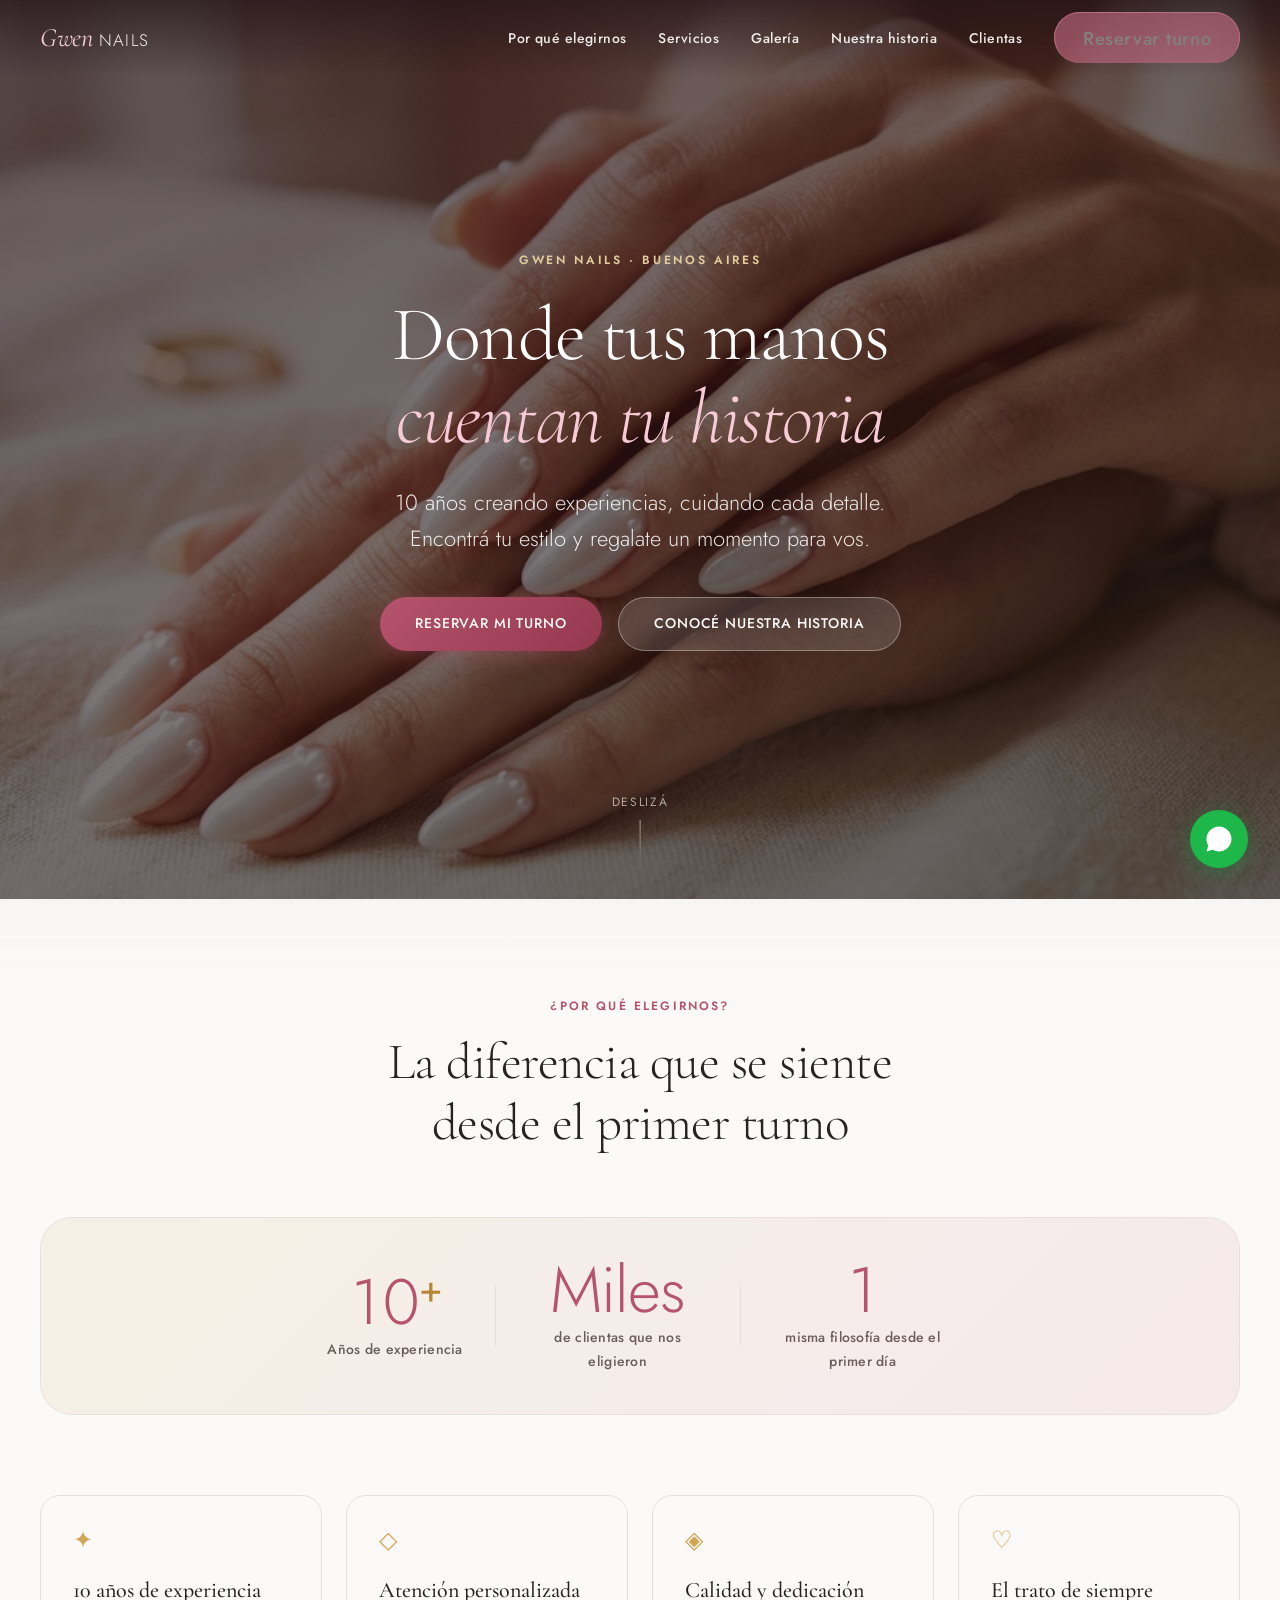
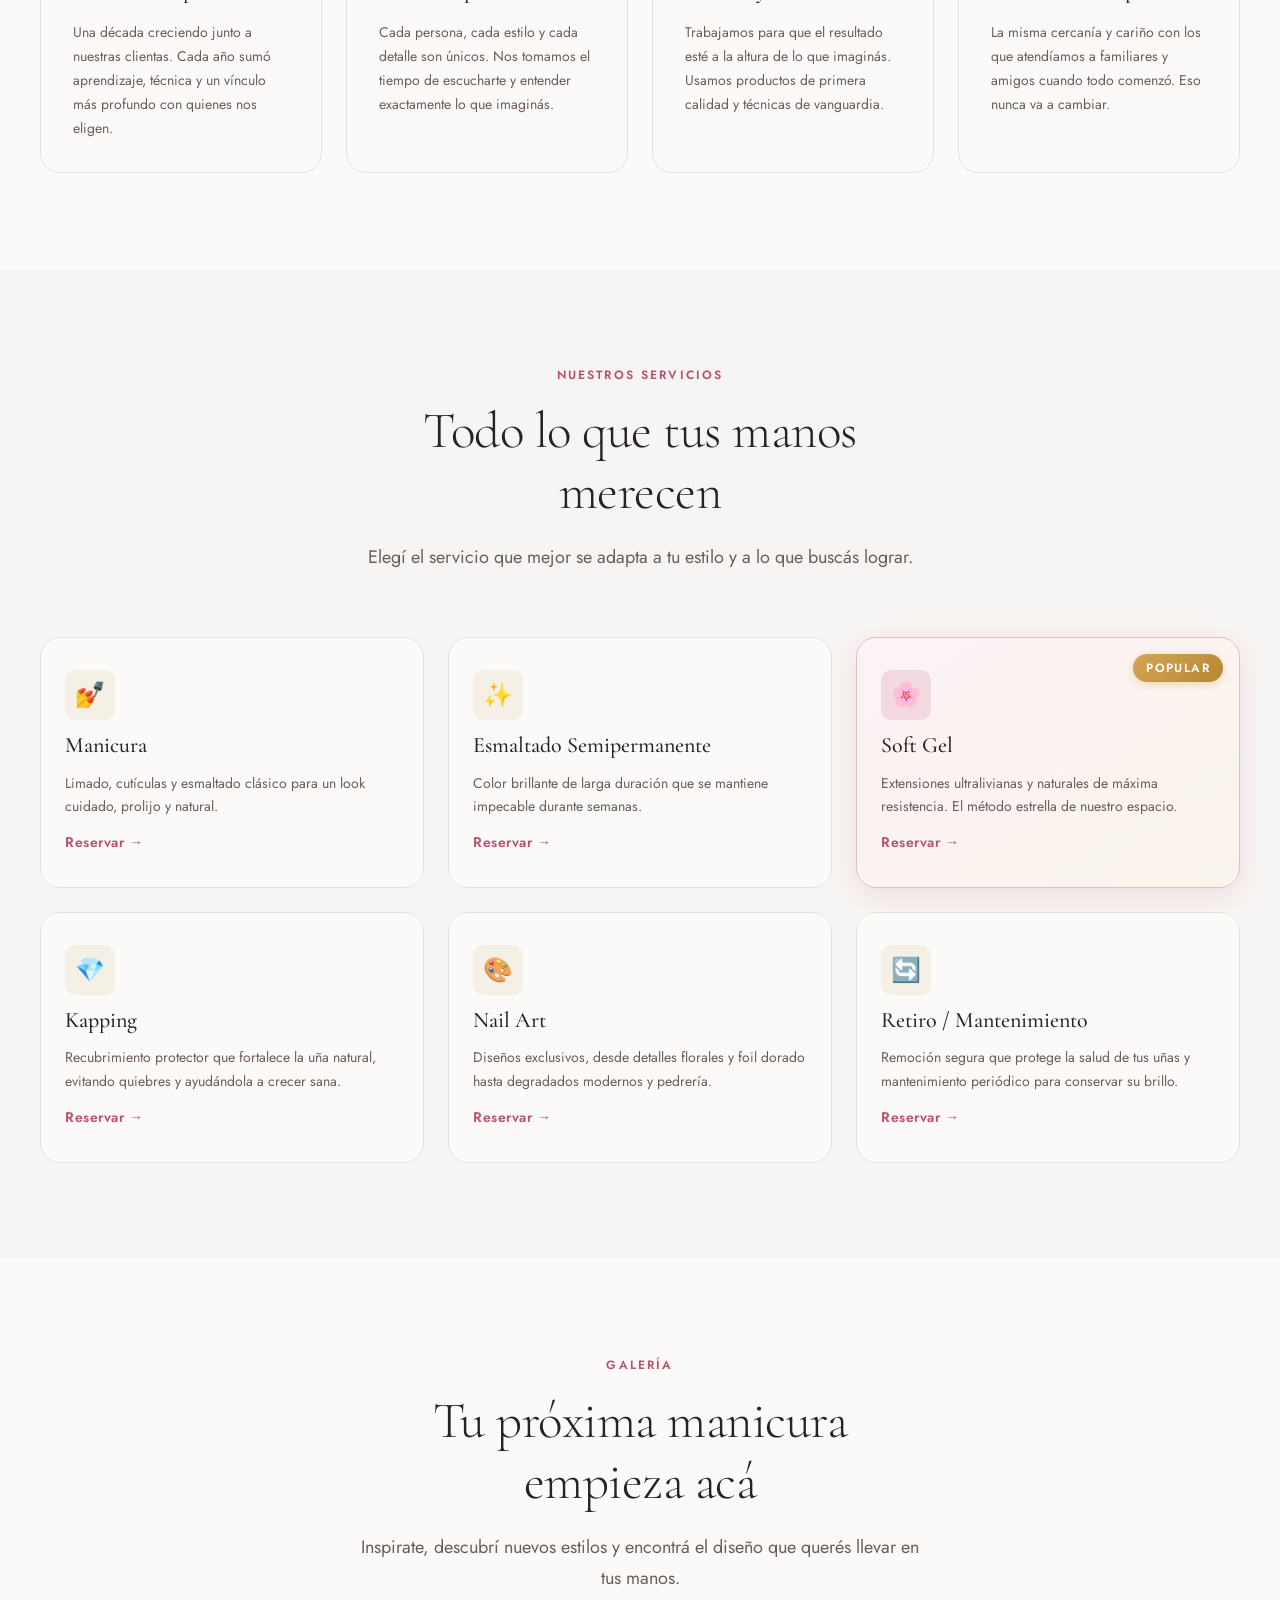
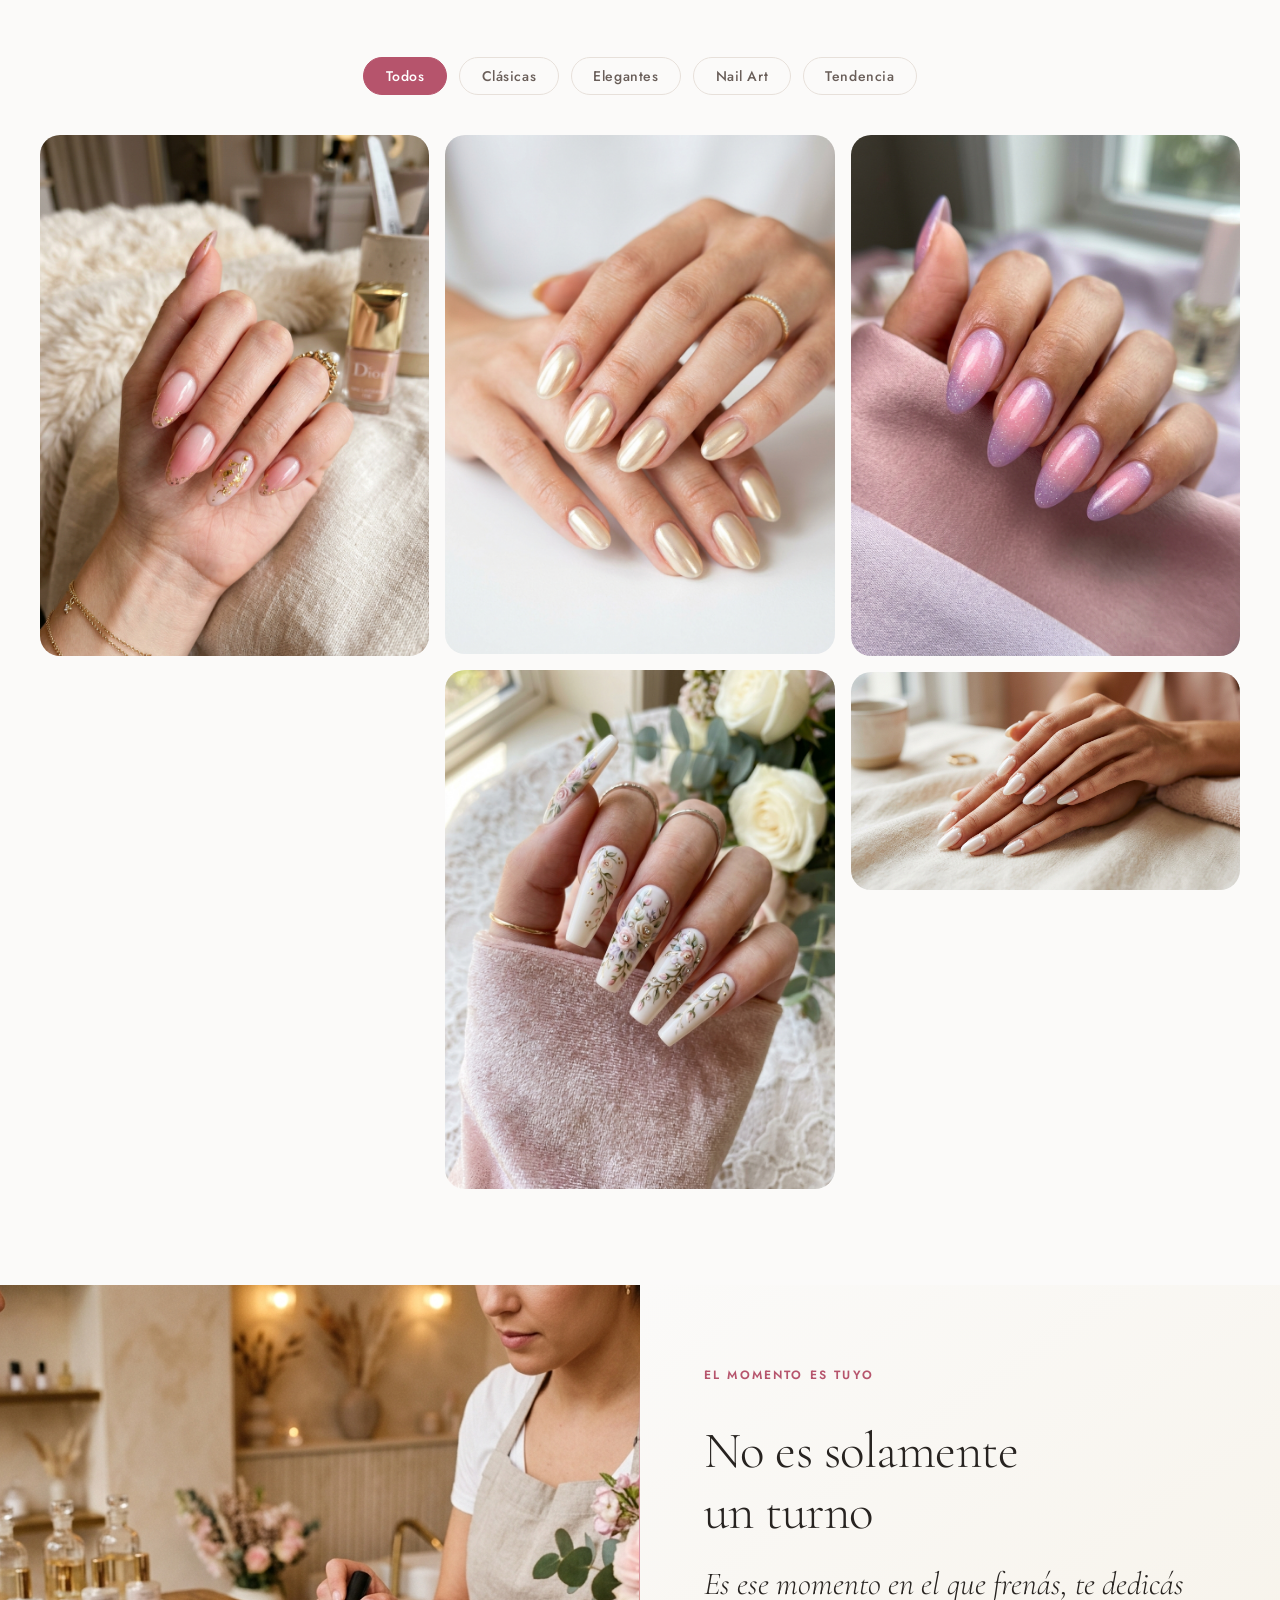
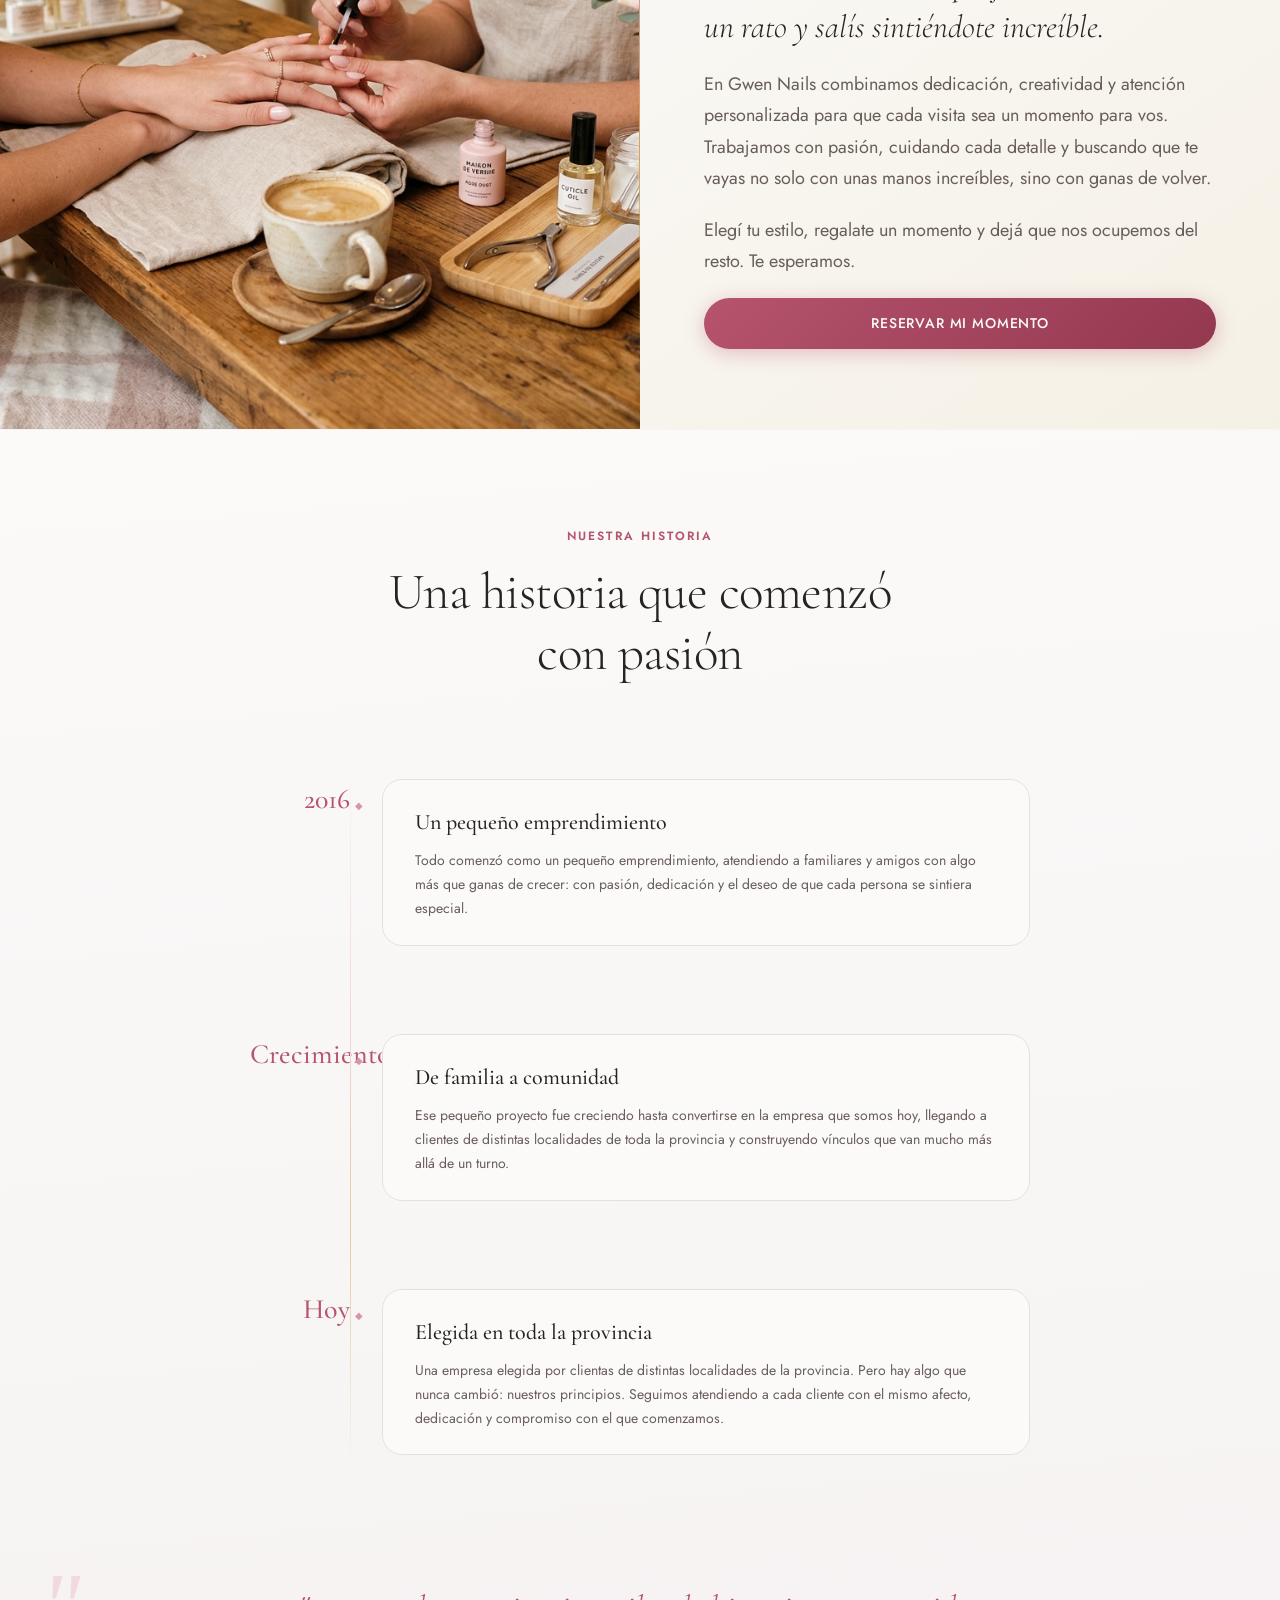
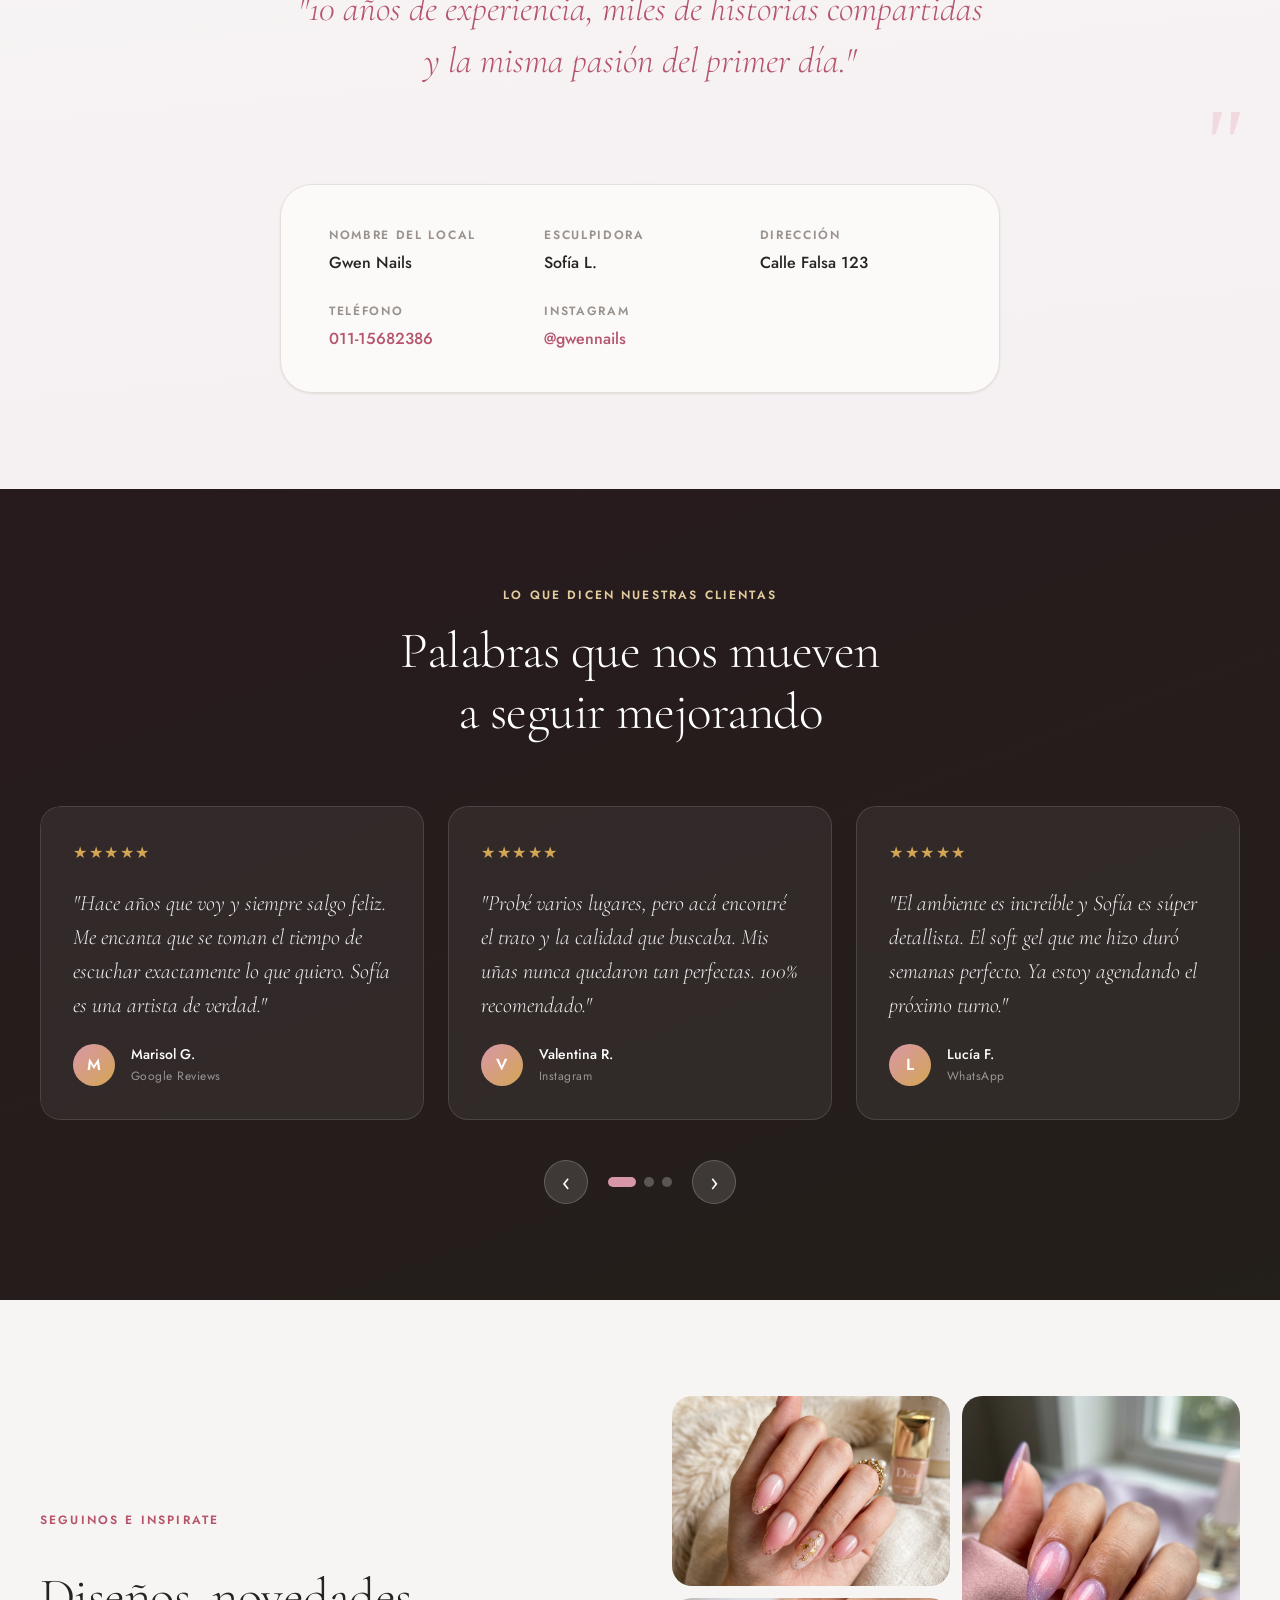
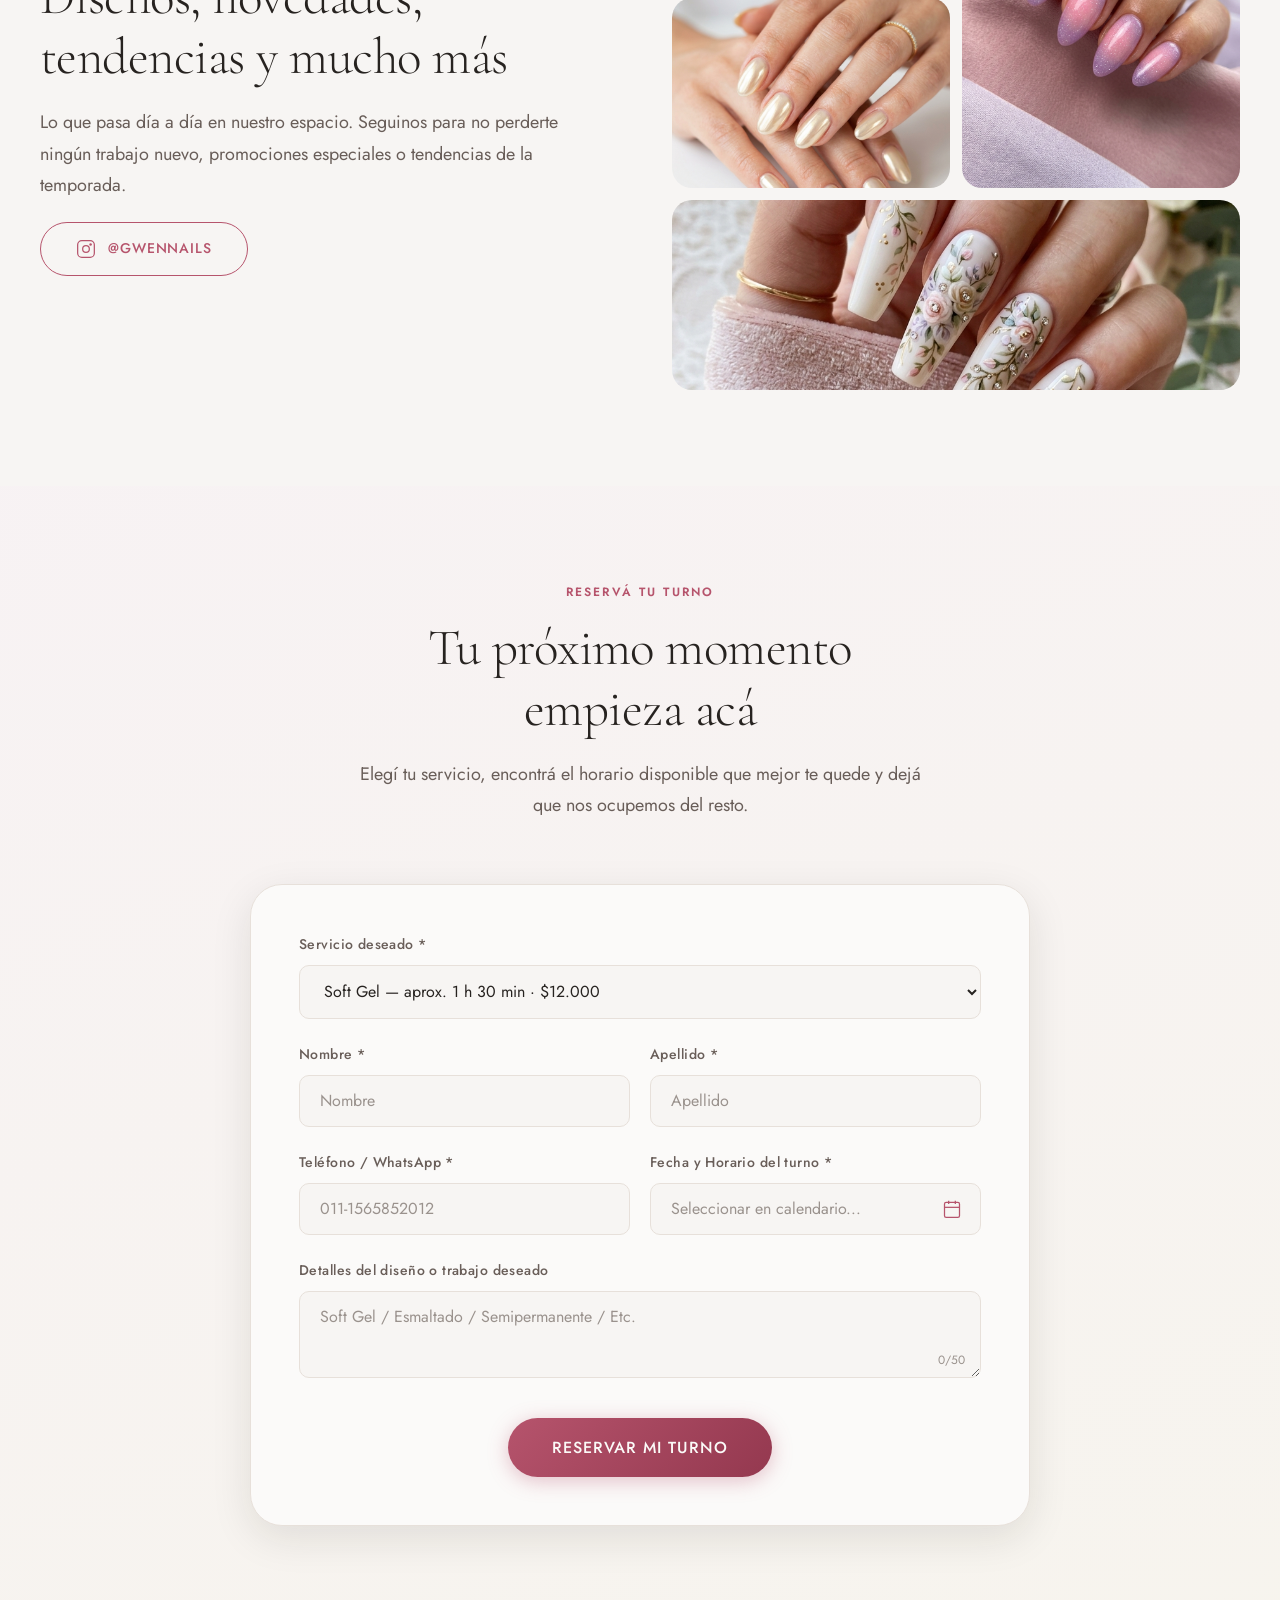
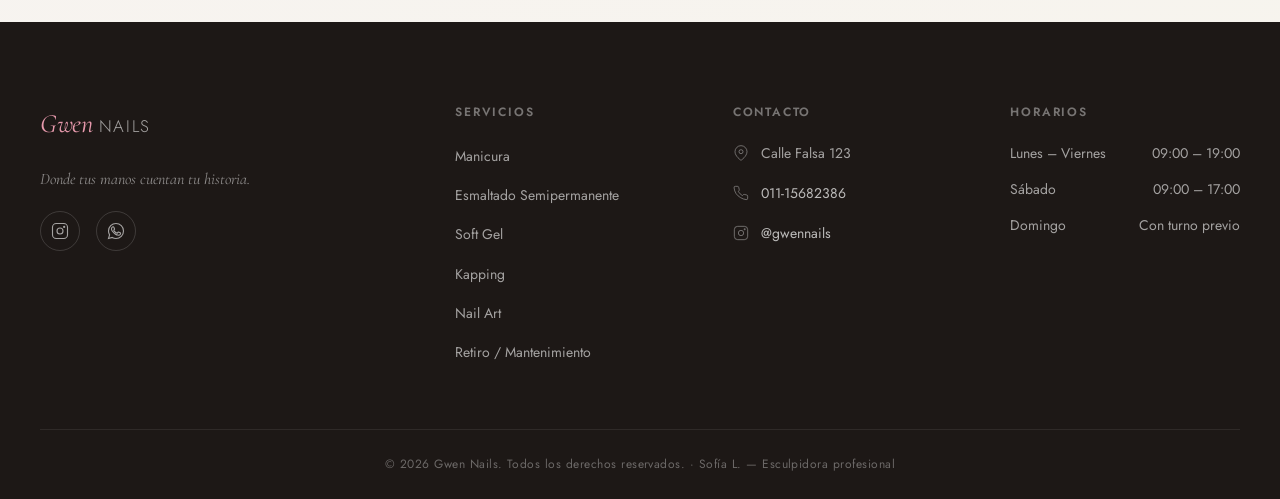
==== commit deecf663: "Implemento sistema de turnos" ====
--- a/index.html
+++ b/index.html
@@ -148,60 +148,60 @@
           <p class="section-intro">Elegí el servicio que mejor se adapta a tu estilo y a lo que buscás lograr.</p>
         </div>
 
-        <div class="services-grid reveal-up delay-1">
-          <div class="service-card" data-service="manicura">
+        <div class="services-grid reveal-up delay-1" id="services-cards-container">
+          <div class="service-card" data-service="manicura" data-service-id="1">
             <div class="service-icon-wrap">
               <span class="service-emoji" aria-hidden="true">💅</span>
             </div>
             <h3>Manicura</h3>
             <p>Limado, cutículas y esmaltado clásico para un look cuidado, prolijo y natural.</p>
-            <a href="#turnos" class="service-link">Reservar →</a>
-          </div>
-
-          <div class="service-card" data-service="semipermanente">
+            <a href="#turnos" class="service-link book-service-btn" data-service-name="Manicura Clásica" data-service-id="1">Reservar →</a>
+          </div>
+
+          <div class="service-card" data-service="semipermanente" data-service-id="2">
             <div class="service-icon-wrap">
               <span class="service-emoji" aria-hidden="true">✨</span>
             </div>
             <h3>Esmaltado Semipermanente</h3>
             <p>Color brillante de larga duración que se mantiene impecable durante semanas.</p>
-            <a href="#turnos" class="service-link">Reservar →</a>
-          </div>
-
-          <div class="service-card service-card--featured" data-service="softgel">
+            <a href="#turnos" class="service-link book-service-btn" data-service-name="Esmaltado Semipermanente" data-service-id="2">Reservar →</a>
+          </div>
+
+          <div class="service-card service-card--featured" data-service="softgel" data-service-id="3">
             <div class="service-badge">Popular</div>
             <div class="service-icon-wrap">
               <span class="service-emoji" aria-hidden="true">🌸</span>
             </div>
             <h3>Soft Gel</h3>
             <p>Extensiones ultralivianas y naturales de máxima resistencia. El método estrella de nuestro espacio.</p>
-            <a href="#turnos" class="service-link">Reservar →</a>
-          </div>
-
-          <div class="service-card" data-service="kapping">
+            <a href="#turnos" class="service-link book-service-btn" data-service-name="Soft Gel" data-service-id="3">Reservar →</a>
+          </div>
+
+          <div class="service-card" data-service="kapping" data-service-id="4">
             <div class="service-icon-wrap">
               <span class="service-emoji" aria-hidden="true">💎</span>
             </div>
             <h3>Kapping</h3>
             <p>Recubrimiento protector que fortalece la uña natural, evitando quiebres y ayudándola a crecer sana.</p>
-            <a href="#turnos" class="service-link">Reservar →</a>
-          </div>
-
-          <div class="service-card" data-service="nailart">
+            <a href="#turnos" class="service-link book-service-btn" data-service-name="Kapping" data-service-id="4">Reservar →</a>
+          </div>
+
+          <div class="service-card" data-service="nailart" data-service-id="5">
             <div class="service-icon-wrap">
               <span class="service-emoji" aria-hidden="true">🎨</span>
             </div>
             <h3>Nail Art</h3>
             <p>Diseños exclusivos, desde detalles florales y foil dorado hasta degradados modernos y pedrería.</p>
-            <a href="#turnos" class="service-link">Reservar →</a>
-          </div>
-
-          <div class="service-card" data-service="mantenimiento">
+            <a href="#turnos" class="service-link book-service-btn" data-service-name="Nail Art Exclusivo" data-service-id="5">Reservar →</a>
+          </div>
+
+          <div class="service-card" data-service="mantenimiento" data-service-id="6">
             <div class="service-icon-wrap">
               <span class="service-emoji" aria-hidden="true">🔄</span>
             </div>
             <h3>Retiro / Mantenimiento</h3>
             <p>Remoción segura que protege la salud de tus uñas y mantenimiento periódico para conservar su brillo.</p>
-            <a href="#turnos" class="service-link">Reservar →</a>
+            <a href="#turnos" class="service-link book-service-btn" data-service-name="Retiro / Mantenimiento" data-service-id="6">Reservar →</a>
           </div>
         </div>
       </div>
@@ -487,20 +487,30 @@
     </section>
 
     <!-- =========================================
-         09 — RESERVAR TURNO (CTA FINAL)
+         09 — RESERVAR TURNO (CTA FINAL CON MOTOR DINÁMICO)
     ========================================== -->
     <section class="section turnos" id="turnos">
       <div class="container">
         <div class="section-header reveal-up">
           <p class="section-label">Reservá tu turno</p>
           <h2 class="section-title">Tu próximo momento<br />empieza acá</h2>
-          <p class="section-intro">Elegí el servicio, encontrá el horario que mejor te quede y dejá que nos ocupemos del resto.</p>
+          <p class="section-intro">Elegí tu servicio, encontrá el horario disponible que mejor te quede y dejá que nos ocupemos del resto.</p>
         </div>
 
         <form class="booking-form reveal-up delay-1" id="booking-form" novalidate>
+          
+          <!-- Selector Dinámico de Servicio con Duración y Precio -->
+          <div class="form-group form-group--full">
+            <label for="servicio-select" class="form-label">Servicio deseado *</label>
+            <select id="servicio-select" name="servicio_id" class="form-input form-select" required>
+              <option value="" disabled selected>Cargando servicios disponibles...</option>
+            </select>
+            <span class="form-error" id="error-servicio-select"></span>
+          </div>
+
           <div class="form-row">
             <div class="form-group">
-              <label for="nombre" class="form-label">Nombre</label>
+              <label for="nombre" class="form-label">Nombre *</label>
               <input
                 type="text"
                 id="nombre"
@@ -516,7 +526,7 @@
             </div>
 
             <div class="form-group">
-              <label for="apellido" class="form-label">Apellido</label>
+              <label for="apellido" class="form-label">Apellido *</label>
               <input
                 type="text"
                 id="apellido"
@@ -534,7 +544,7 @@
 
           <div class="form-row">
             <div class="form-group">
-              <label for="telefono" class="form-label">Teléfono</label>
+              <label for="telefono" class="form-label">Teléfono / WhatsApp *</label>
               <input
                 type="tel"
                 id="telefono"
@@ -549,14 +559,14 @@
             </div>
 
             <div class="form-group">
-              <label for="fecha-display" class="form-label">Fecha del turno</label>
+              <label for="fecha-display" class="form-label">Fecha y Horario del turno *</label>
               <div class="date-picker-wrap">
                 <input
                   type="text"
                   id="fecha-display"
                   name="fecha-display"
                   class="form-input date-display"
-                  placeholder="08/15/2026"
+                  placeholder="Seleccionar en calendario..."
                   readonly
                   required
                   aria-haspopup="dialog"
@@ -571,9 +581,10 @@
                   </svg>
                 </button>
                 <input type="hidden" id="fecha-value" name="fecha" />
+                <input type="hidden" id="hora-value" name="hora_inicio" />
                 <span class="form-error" id="error-fecha"></span>
 
-                <!-- Popup interactivo de Calendario y Horarios -->
+                <!-- Popup interactivo de Calendario con Disponibilidad en Tiempo Real -->
                 <div class="calendar-popup" id="calendar-popup" role="dialog" aria-label="Calendario de turnos" hidden>
                   <div class="calendar-header">
                     <button type="button" class="cal-nav-btn" id="cal-prev-month" aria-label="Mes anterior">‹</button>
@@ -588,17 +599,12 @@
                   <div class="calendar-days" id="calendar-days"></div>
                   
                   <div class="time-picker">
-                    <p class="time-label">Horarios disponibles</p>
+                    <div class="time-header-wrap">
+                      <p class="time-label" id="time-picker-title">Horarios disponibles</p>
+                      <span class="time-status-badge" id="time-picker-status"></span>
+                    </div>
                     <div class="time-slots" id="time-slots">
-                      <button type="button" class="time-slot" data-time="09:00">09:00</button>
-                      <button type="button" class="time-slot" data-time="10:00">10:00</button>
-                      <button type="button" class="time-slot" data-time="11:00">11:00</button>
-                      <button type="button" class="time-slot" data-time="12:00">12:00</button>
-                      <button type="button" class="time-slot" data-time="14:00">14:00</button>
-                      <button type="button" class="time-slot" data-time="15:00">15:00</button>
-                      <button type="button" class="time-slot" data-time="16:00">16:00</button>
-                      <button type="button" class="time-slot" data-time="17:00">17:00</button>
-                      <button type="button" class="time-slot" data-time="18:00">18:00</button>
+                      <!-- Renderizado dinámico según el motor de disponibilidad del backend -->
                     </div>
                   </div>
                 </div>
@@ -606,17 +612,16 @@
             </div>
           </div>
 
-          <!-- Cuadro de texto ampliado y visible con 3 filas para celulares y PC -->
+          <!-- Cuadro de Observaciones o Tipo de Trabajo Deseado (50 caracteres) -->
           <div class="form-group form-group--full">
-            <label for="servicio" class="form-label">Tipo de servicio</label>
+            <label for="servicio" class="form-label">Detalles del diseño o trabajo deseado</label>
             <textarea
               id="servicio"
               name="servicio"
               class="form-input form-textarea"
-              rows="3"
+              rows="2"
               placeholder="Soft Gel / Esmaltado / Semipermanente / Etc."
               maxlength="50"
-              required
             ></textarea>
             <span class="form-char-count" id="servicio-count">0/50</span>
             <span class="form-error" id="error-servicio"></span>
@@ -638,16 +643,16 @@
           <div class="form-feedback form-feedback--success" id="form-success" hidden role="alert">
             <span class="feedback-icon" aria-hidden="true">✓</span>
             <div>
-              <strong>¡Tu turno fue reservado con éxito!</strong>
-              <p>Te contactaremos a la brevedad por WhatsApp para confirmar todos los detalles. ¡Gracias por elegirnos!</p>
+              <strong id="success-title">¡Tu turno fue reservado con éxito!</strong>
+              <p id="success-desc">Te contactaremos a la brevedad por WhatsApp para confirmar todos los detalles. ¡Gracias por elegirnos!</p>
             </div>
           </div>
           
           <div class="form-feedback form-feedback--error" id="form-error" hidden role="alert">
             <span class="feedback-icon" aria-hidden="true">!</span>
             <div>
-              <strong>Algo salió mal</strong>
-              <p>Por favor revisá los campos e intentá nuevamente, o comunicate con nosotros por WhatsApp.</p>
+              <strong id="error-title">Algo salió mal</strong>
+              <p id="error-desc">Por favor revisá los campos e intentá nuevamente, o comunicate con nosotros por WhatsApp.</p>
             </div>
           </div>
         </form>
